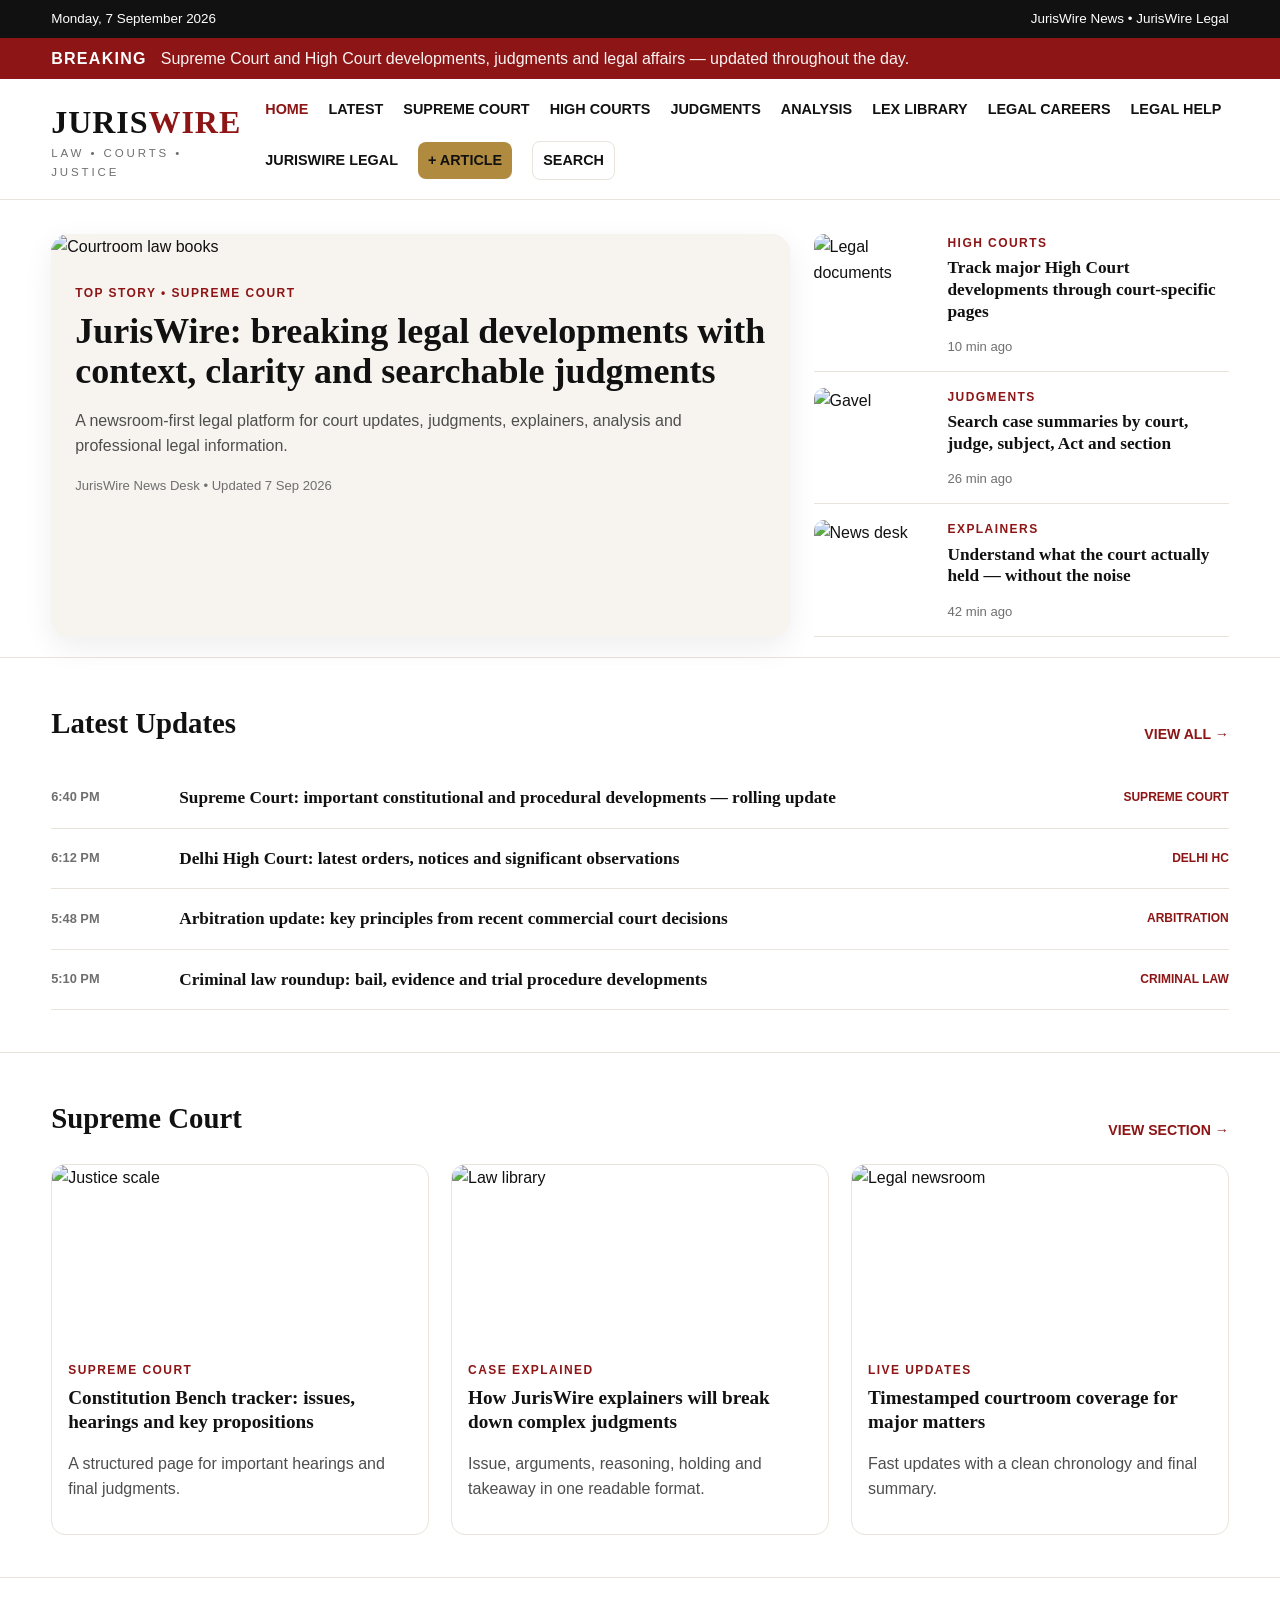
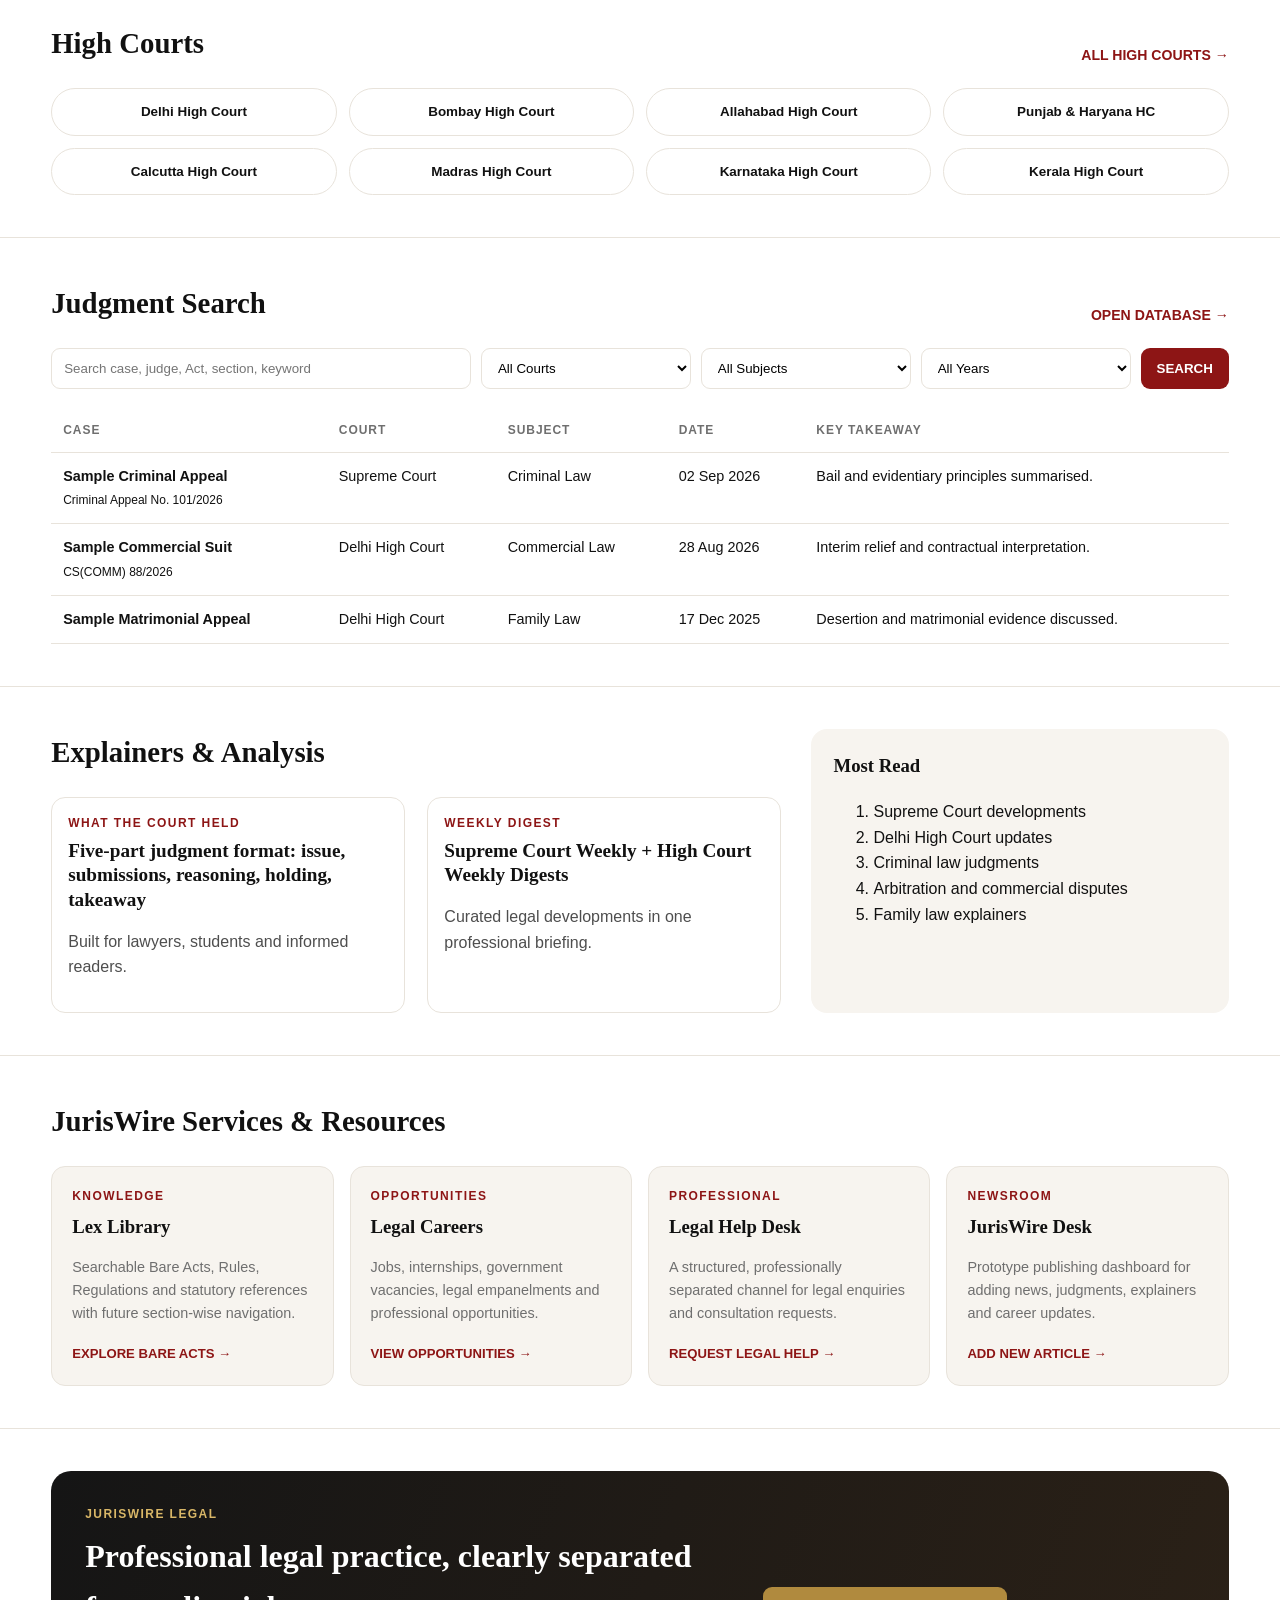
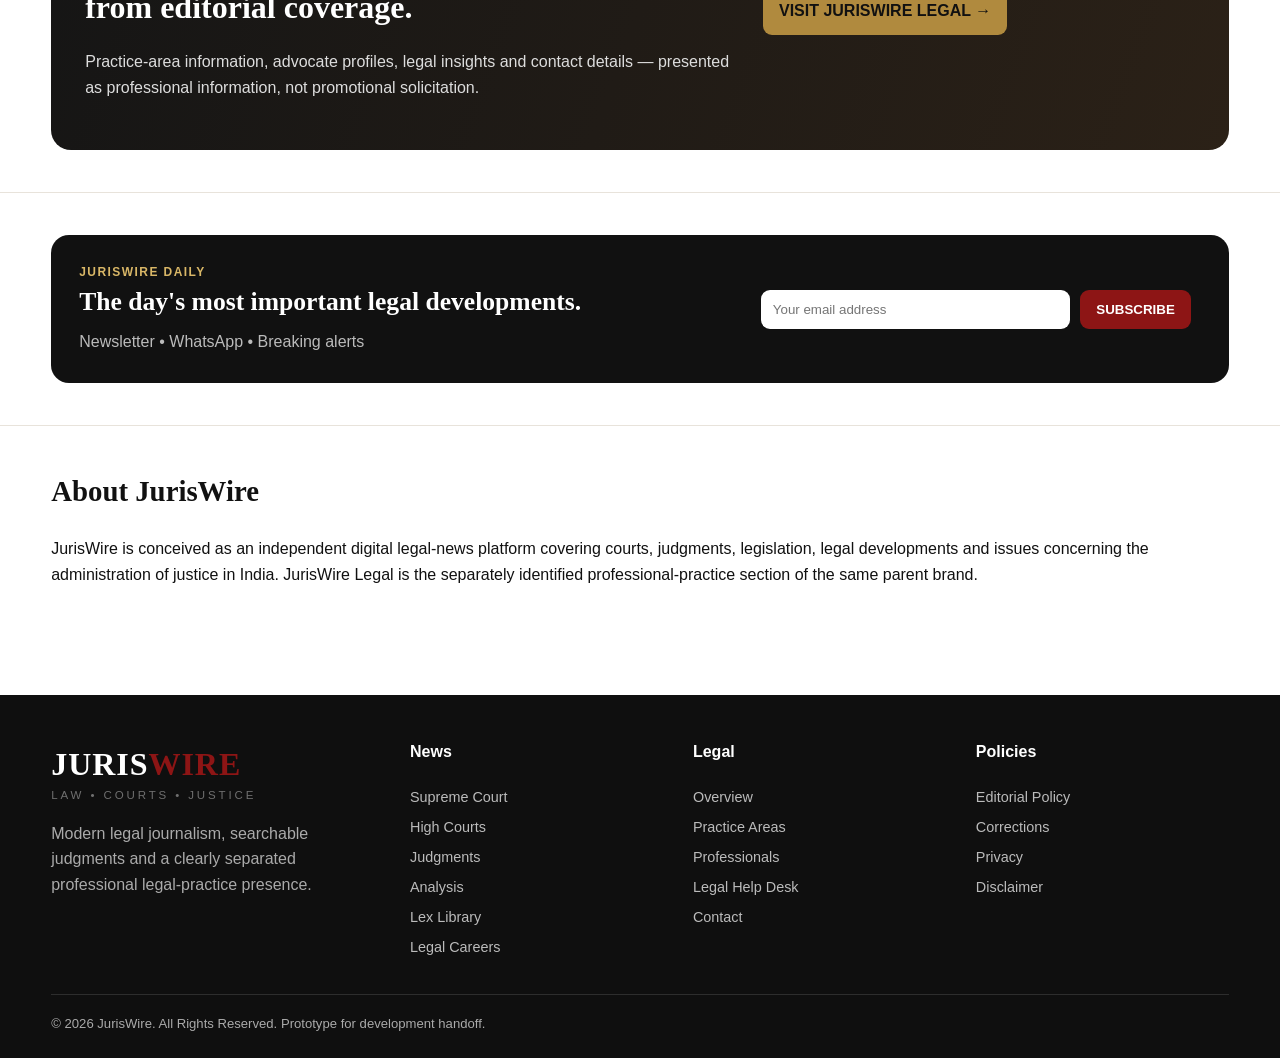
==== index.html @ 3c1d0e1b "Initial JurisWire website" ====
<!doctype html>
<html lang="en"><head><meta charset="utf-8"><meta name="viewport" content="width=device-width,initial-scale=1"><title>JurisWire | Law • Courts • Justice</title><meta name="description" content="JurisWire is a modern Indian legal news and judgments platform covering the Supreme Court, High Courts, law and justice."><link rel="stylesheet" href="styles.css"></head>
<body>
<div class="topbar"><div class="container"><div>Monday, 7 September 2026</div><div>JurisWire News • JurisWire Legal</div></div></div>
<div class="ticker"><div class="container"><strong>BREAKING</strong><span>Supreme Court and High Court developments, judgments and legal affairs — updated throughout the day.</span></div></div>
<header class="site-header"><div class="container brand-row"><div><a href="index.html" class="logo">JURIS<em>WIRE</em></a><div class="tagline">LAW • COURTS • JUSTICE</div></div><button class="mobile-toggle">MENU</button><nav class="nav"><a class="active" href="index.html">HOME</a><a href="#latest">LATEST</a><a href="#supreme">SUPREME COURT</a><a href="#highcourts">HIGH COURTS</a><a href="#judgments">JUDGMENTS</a><a href="#analysis">ANALYSIS</a><a href="statutes.html">LEX LIBRARY</a><a href="careers.html">LEGAL CAREERS</a><a href="consultation.html">LEGAL HELP</a><a href="legal.html">JURISWIRE LEGAL</a><a class="admin-link" href="admin.html">+ ARTICLE</a><a class="search-btn" href="#judgments">SEARCH</a></nav></div></header>
<main>
<section class="hero"><div class="container grid-hero"><article class="lead-card"><img src="https://images.unsplash.com/photo-1589829545856-d10d557cf95f?auto=format&fit=crop&w=1400&q=80" alt="Courtroom law books"><div class="content"><div class="eyebrow">Top Story • Supreme Court</div><h1 class="headline">JurisWire: breaking legal developments with context, clarity and searchable judgments</h1><p class="summary">A newsroom-first legal platform for court updates, judgments, explainers, analysis and professional legal information.</p><div class="meta">JurisWire News Desk • Updated 7 Sep 2026</div></div></article><div class="side-stack"><article class="side-card"><img src="https://images.unsplash.com/photo-1450101499163-c8848c66ca85?auto=format&fit=crop&w=600&q=80" alt="Legal documents"><div><div class="eyebrow">High Courts</div><h3>Track major High Court developments through court-specific pages</h3><div class="meta">10 min ago</div></div></article><article class="side-card"><img src="https://images.unsplash.com/photo-1589391886645-d51941baf7fb?auto=format&fit=crop&w=600&q=80" alt="Gavel"><div><div class="eyebrow">Judgments</div><h3>Search case summaries by court, judge, subject, Act and section</h3><div class="meta">26 min ago</div></div></article><article class="side-card"><img src="https://images.unsplash.com/photo-1528747008803-f9f5cc8f3b9c?auto=format&fit=crop&w=600&q=80" alt="News desk"><div><div class="eyebrow">Explainers</div><h3>Understand what the court actually held — without the noise</h3><div class="meta">42 min ago</div></div></article></div></div></section>
<section id="latest" class="section"><div class="container"><div class="section-title"><h2>Latest Updates</h2><a href="#">VIEW ALL →</a></div><div class="list-feed"><div class="feed-item"><div class="feed-time">6:40 PM</div><h3>Supreme Court: important constitutional and procedural developments — rolling update</h3><div class="feed-tag">SUPREME COURT</div></div><div class="feed-item"><div class="feed-time">6:12 PM</div><h3>Delhi High Court: latest orders, notices and significant observations</h3><div class="feed-tag">DELHI HC</div></div><div class="feed-item"><div class="feed-time">5:48 PM</div><h3>Arbitration update: key principles from recent commercial court decisions</h3><div class="feed-tag">ARBITRATION</div></div><div class="feed-item"><div class="feed-time">5:10 PM</div><h3>Criminal law roundup: bail, evidence and trial procedure developments</h3><div class="feed-tag">CRIMINAL LAW</div></div></div></div></section>
<section id="supreme" class="section"><div class="container"><div class="section-title"><h2>Supreme Court</h2><a href="article.html">VIEW SECTION →</a></div><div class="cards"><article class="card"><img src="https://images.unsplash.com/photo-1575505586569-646b2ca898fc?auto=format&fit=crop&w=900&q=80" alt="Justice scale"><div class="body"><div class="eyebrow">Supreme Court</div><h3>Constitution Bench tracker: issues, hearings and key propositions</h3><p class="summary">A structured page for important hearings and final judgments.</p></div></article><article class="card"><img src="https://images.unsplash.com/photo-1505664194779-8beaceb93744?auto=format&fit=crop&w=900&q=80" alt="Law library"><div class="body"><div class="eyebrow">Case Explained</div><h3>How JurisWire explainers will break down complex judgments</h3><p class="summary">Issue, arguments, reasoning, holding and takeaway in one readable format.</p></div></article><article class="card"><img src="https://images.unsplash.com/photo-1568992687947-868a62a9f521?auto=format&fit=crop&w=900&q=80" alt="Legal newsroom"><div class="body"><div class="eyebrow">Live Updates</div><h3>Timestamped courtroom coverage for major matters</h3><p class="summary">Fast updates with a clean chronology and final summary.</p></div></article></div></div></section>
<section id="highcourts" class="section"><div class="container"><div class="section-title"><h2>High Courts</h2><a href="#">ALL HIGH COURTS →</a></div><div class="court-grid"><a class="court-chip" href="#">Delhi High Court</a><a class="court-chip" href="#">Bombay High Court</a><a class="court-chip" href="#">Allahabad High Court</a><a class="court-chip" href="#">Punjab & Haryana HC</a><a class="court-chip" href="#">Calcutta High Court</a><a class="court-chip" href="#">Madras High Court</a><a class="court-chip" href="#">Karnataka High Court</a><a class="court-chip" href="#">Kerala High Court</a></div></div></section>
<section id="judgments" class="section"><div class="container"><div class="section-title"><h2>Judgment Search</h2><a href="judgment.html">OPEN DATABASE →</a></div><div class="judgment-tools"><input id="jsearch" data-filter placeholder="Search case, judge, Act, section, keyword"><select id="courtFilter" data-filter><option value="">All Courts</option><option>Supreme Court</option><option>Delhi High Court</option></select><select id="subjectFilter" data-filter><option value="">All Subjects</option><option>Criminal Law</option><option>Commercial Law</option><option>Family Law</option></select><select id="yearFilter" data-filter><option value="">All Years</option><option>2026</option><option>2025</option></select><button class="btn">SEARCH</button></div><div style="overflow:auto"><table class="judgment-table"><thead><tr><th>Case</th><th>Court</th><th>Subject</th><th>Date</th><th>Key Takeaway</th></tr></thead><tbody id="judgmentRows"><tr data-court="Supreme Court" data-subject="Criminal Law" data-year="2026"><td><strong>Sample Criminal Appeal</strong><br><small>Criminal Appeal No. 101/2026</small></td><td>Supreme Court</td><td>Criminal Law</td><td>02 Sep 2026</td><td>Bail and evidentiary principles summarised.</td></tr><tr data-court="Delhi High Court" data-subject="Commercial Law" data-year="2026"><td><strong>Sample Commercial Suit</strong><br><small>CS(COMM) 88/2026</small></td><td>Delhi High Court</td><td>Commercial Law</td><td>28 Aug 2026</td><td>Interim relief and contractual interpretation.</td></tr><tr data-court="Delhi High Court" data-subject="Family Law" data-year="2025"><td><strong>Sample Matrimonial Appeal</strong></td><td>Delhi High Court</td><td>Family Law</td><td>17 Dec 2025</td><td>Desertion and matrimonial evidence discussed.</td></tr></tbody></table></div></div></section>
<section id="analysis" class="section"><div class="container split"><div><div class="section-title"><h2>Explainers & Analysis</h2></div><div class="cards" style="grid-template-columns:1fr 1fr"><article class="card"><div class="body"><div class="eyebrow">What The Court Held</div><h3>Five-part judgment format: issue, submissions, reasoning, holding, takeaway</h3><p class="summary">Built for lawyers, students and informed readers.</p></div></article><article class="card"><div class="body"><div class="eyebrow">Weekly Digest</div><h3>Supreme Court Weekly + High Court Weekly Digests</h3><p class="summary">Curated legal developments in one professional briefing.</p></div></article></div></div><aside class="panel"><h3>Most Read</h3><ol><li>Supreme Court developments</li><li>Delhi High Court updates</li><li>Criminal law judgments</li><li>Arbitration and commercial disputes</li><li>Family law explainers</li></ol></aside></div></section>
<section class="section"><div class="container"><div class="section-title"><h2>JurisWire Services & Resources</h2><span></span></div><div class="feature-grid"><article class="feature-tile"><div class="eyebrow">Knowledge</div><h3>Lex Library</h3><p>Searchable Bare Acts, Rules, Regulations and statutory references with future section-wise navigation.</p><a href="statutes.html">EXPLORE BARE ACTS →</a></article><article class="feature-tile"><div class="eyebrow">Opportunities</div><h3>Legal Careers</h3><p>Jobs, internships, government vacancies, legal empanelments and professional opportunities.</p><a href="careers.html">VIEW OPPORTUNITIES →</a></article><article class="feature-tile"><div class="eyebrow">Professional</div><h3>Legal Help Desk</h3><p>A structured, professionally separated channel for legal enquiries and consultation requests.</p><a href="consultation.html">REQUEST LEGAL HELP →</a></article><article class="feature-tile"><div class="eyebrow">Newsroom</div><h3>JurisWire Desk</h3><p>Prototype publishing dashboard for adding news, judgments, explainers and career updates.</p><a href="admin.html">ADD NEW ARTICLE →</a></article></div></div></section>
<section class="section"><div class="container legal-banner"><div><div class="eyebrow" style="color:#d9b767">JurisWire Legal</div><h2>Professional legal practice, clearly separated from editorial coverage.</h2><p>Practice-area information, advocate profiles, legal insights and contact details — presented as professional information, not promotional solicitation.</p></div><div><a class="btn" href="legal.html">VISIT JURISWIRE LEGAL →</a></div></div></section>
<section class="section"><div class="container newsletter"><div><div class="eyebrow" style="color:#d9b767">JurisWire Daily</div><h3>The day's most important legal developments.</h3><p style="margin:6px 0 0;color:#bbb">Newsletter • WhatsApp • Breaking alerts</p></div><form class="demo-form"><input type="email" required placeholder="Your email address"><button class="btn" type="submit">SUBSCRIBE</button><small class="form-msg" style="display:block"></small></form></div></section>
<section id="about" class="section"><div class="container"><div class="section-title"><h2>About JurisWire</h2></div><p>JurisWire is conceived as an independent digital legal-news platform covering courts, judgments, legislation, legal developments and issues concerning the administration of justice in India. JurisWire Legal is the separately identified professional-practice section of the same parent brand.</p></div></section>
</main>
<footer class="footer"><div class="container"><div class="footer-grid"><div><div class="logo" style="color:#fff">JURIS<em>WIRE</em></div><div class="tagline">LAW • COURTS • JUSTICE</div><p style="max-width:420px;color:#aaa">Modern legal journalism, searchable judgments and a clearly separated professional legal-practice presence.</p></div><div><h4>News</h4><a href="#supreme">Supreme Court</a><a href="#highcourts">High Courts</a><a href="#judgments">Judgments</a><a href="#analysis">Analysis</a><a href="statutes.html">Lex Library</a><a href="careers.html">Legal Careers</a></div><div><h4>Legal</h4><a href="legal.html">Overview</a><a href="legal.html#practice">Practice Areas</a><a href="legal.html#professionals">Professionals</a><a href="consultation.html">Legal Help Desk</a><a href="legal.html#contact">Contact</a></div><div><h4>Policies</h4><a href="#">Editorial Policy</a><a href="#">Corrections</a><a href="#">Privacy</a><a href="#">Disclaimer</a></div></div><div class="copyright">© 2026 JurisWire. All Rights Reserved. Prototype for development handoff.</div></div></footer>
<script src="script.js"></script></body></html>
---- styles.css ----
:root {
  --ink:#111111;
  --paper:#ffffff;
  --muted:#6f6f6f;
  --line:#e8e3db;
  --red:#8d1515;
  --gold:#b08a3e;
  --soft:#f7f4ef;
  --deep:#1b1b1b;
  --shadow:0 10px 30px rgba(0,0,0,.07);
}
*{box-sizing:border-box}html{scroll-behavior:smooth}body{margin:0;background:var(--paper);color:var(--ink);font-family:Inter,Arial,sans-serif;line-height:1.6}a{color:inherit;text-decoration:none}img{max-width:100%;display:block}.container{width:min(1180px,92%);margin:auto}.topbar{background:var(--ink);color:#fff;font-size:.84rem}.topbar .container{display:flex;justify-content:space-between;gap:20px;padding:8px 0}.ticker{background:var(--red);color:#fff}.ticker .container{display:flex;gap:14px;align-items:center;padding:8px 0;overflow:hidden;white-space:nowrap}.ticker strong{letter-spacing:.08em}.ticker span{opacity:.95}.site-header{border-bottom:1px solid var(--line);background:#fff;position:sticky;top:0;z-index:50}.brand-row{display:flex;align-items:center;justify-content:space-between;padding:18px 0;gap:24px}.logo{font-family:Georgia,serif;font-size:2rem;font-weight:800;letter-spacing:.03em}.logo em{font-style:normal;color:var(--red)}.tagline{font-size:.72rem;letter-spacing:.25em;color:var(--muted);margin-top:-4px}.nav{display:flex;flex-wrap:wrap;gap:20px;align-items:center;font-size:.9rem;font-weight:700}.nav a:hover,.nav a.active{color:var(--red)}.search-btn{border:1px solid var(--line);padding:7px 10px;border-radius:8px}.hero{padding:34px 0 20px}.grid-hero{display:grid;grid-template-columns:1.6fr .9fr;gap:24px}.lead-card{background:var(--soft);border-radius:18px;overflow:hidden;box-shadow:var(--shadow)}.lead-card .content{padding:24px}.eyebrow{font-size:.75rem;font-weight:800;letter-spacing:.12em;color:var(--red);text-transform:uppercase}.headline{font-family:Georgia,serif;font-size:2.25rem;line-height:1.12;margin:8px 0 12px}.summary{color:#4e4e4e}.meta{font-size:.82rem;color:var(--muted);margin-top:14px}.side-stack{display:grid;gap:16px}.side-card{display:grid;grid-template-columns:120px 1fr;gap:14px;border-bottom:1px solid var(--line);padding-bottom:14px}.side-card img{width:120px;height:90px;object-fit:cover;border-radius:10px}.side-card h3{font-family:Georgia,serif;font-size:1.08rem;line-height:1.25;margin:4px 0}.section{padding:42px 0;border-top:1px solid var(--line)}.section-title{display:flex;justify-content:space-between;align-items:end;gap:20px;margin-bottom:22px}.section-title h2{font-family:Georgia,serif;font-size:1.8rem;margin:0}.section-title a{color:var(--red);font-size:.88rem;font-weight:700}.cards{display:grid;grid-template-columns:repeat(3,1fr);gap:22px}.card{border:1px solid var(--line);border-radius:14px;overflow:hidden;background:#fff;transition:.2s}.card:hover{transform:translateY(-2px);box-shadow:var(--shadow)}.card img{width:100%;height:180px;object-fit:cover}.card .body{padding:16px}.card h3{font-family:Georgia,serif;font-size:1.2rem;line-height:1.28;margin:6px 0 8px}.list-feed{display:grid;gap:0}.feed-item{display:grid;grid-template-columns:110px 1fr 130px;gap:18px;padding:16px 0;border-bottom:1px solid var(--line);align-items:center}.feed-time{font-size:.8rem;color:var(--muted);font-weight:700}.feed-item h3{font-family:Georgia,serif;margin:0;font-size:1.08rem}.feed-tag{font-size:.75rem;color:var(--red);font-weight:800;text-align:right}.split{display:grid;grid-template-columns:1.4fr .8fr;gap:30px}.panel{background:var(--soft);border-radius:16px;padding:22px}.panel h3{font-family:Georgia,serif;margin-top:0}.court-grid{display:grid;grid-template-columns:repeat(4,1fr);gap:12px}.court-chip{border:1px solid var(--line);background:#fff;padding:12px 14px;border-radius:999px;text-align:center;font-size:.84rem;font-weight:700}.court-chip:hover{border-color:var(--gold);color:var(--red)}.judgment-tools{display:grid;grid-template-columns:2fr repeat(3,1fr) auto;gap:10px;margin-bottom:20px}.judgment-tools input,.judgment-tools select{padding:11px 12px;border:1px solid var(--line);border-radius:9px;background:#fff}.btn{display:inline-flex;align-items:center;justify-content:center;border:none;background:var(--red);color:#fff;padding:11px 16px;border-radius:9px;font-weight:800;cursor:pointer}.btn.alt{background:var(--ink)}.judgment-table{width:100%;border-collapse:collapse;font-size:.9rem}.judgment-table th,.judgment-table td{padding:12px;border-bottom:1px solid var(--line);text-align:left;vertical-align:top}.judgment-table th{font-size:.75rem;letter-spacing:.08em;text-transform:uppercase;color:var(--muted)}.legal-banner{background:linear-gradient(110deg,#151515,#2b2117);color:#fff;border-radius:20px;padding:34px;display:grid;grid-template-columns:1.2fr .8fr;gap:30px;align-items:center}.legal-banner h2{font-family:Georgia,serif;font-size:2rem;margin:6px 0 10px}.legal-banner p{color:#ddd}.legal-banner .btn{background:var(--gold);color:#111}.practice-grid{display:grid;grid-template-columns:repeat(3,1fr);gap:16px}.practice{padding:18px;border:1px solid var(--line);border-radius:12px}.practice h4{font-family:Georgia,serif;margin:0 0 6px}.newsletter{background:var(--ink);color:#fff;border-radius:18px;padding:28px;display:flex;justify-content:space-between;align-items:center;gap:30px}.newsletter h3{font-family:Georgia,serif;font-size:1.6rem;margin:0}.newsletter form{display:flex;gap:10px;min-width:min(100%,440px)}.newsletter input{flex:1;padding:12px;border-radius:9px;border:none}.footer{margin-top:50px;background:#0f0f0f;color:#ddd;padding:44px 0 24px}.footer-grid{display:grid;grid-template-columns:1.3fr repeat(3,1fr);gap:30px}.footer h4{color:#fff;margin-top:0}.footer a{display:block;color:#bbb;margin:7px 0;font-size:.9rem}.copyright{border-top:1px solid #2d2d2d;margin-top:28px;padding-top:18px;font-size:.82rem;color:#aaa}.page-hero{background:var(--soft);padding:44px 0;border-bottom:1px solid var(--line)}.page-hero h1{font-family:Georgia,serif;font-size:2.4rem;margin:0}.article-wrap{display:grid;grid-template-columns:minmax(0,1fr) 320px;gap:38px;padding:40px 0}.article h1{font-family:Georgia,serif;font-size:2.7rem;line-height:1.1}.article .dek{font-size:1.15rem;color:#4f4f4f}.article p{font-family:Georgia,serif;font-size:1.05rem}.article blockquote{border-left:4px solid var(--gold);padding:10px 18px;background:var(--soft);font-family:Georgia,serif;font-size:1.15rem}.sidebar .panel{margin-bottom:18px}.legal-hero{background:#161616;color:#fff;padding:64px 0}.legal-hero h1{font-family:Georgia,serif;font-size:3rem;margin:0 0 10px}.legal-hero p{max-width:760px;color:#ddd}.notice{background:#fff6dd;border:1px solid #eed58a;padding:16px;border-radius:10px;font-size:.86rem}.mobile-toggle{display:none;border:1px solid var(--line);background:#fff;padding:8px 10px;border-radius:8px}
@media(max-width:900px){.nav{display:none}.nav.open{display:flex;position:absolute;left:4%;right:4%;top:86px;background:white;padding:18px;border:1px solid var(--line);border-radius:12px;box-shadow:var(--shadow);flex-direction:column;align-items:flex-start}.mobile-toggle{display:block}.grid-hero,.split,.legal-banner,.article-wrap{grid-template-columns:1fr}.cards{grid-template-columns:repeat(2,1fr)}.court-grid{grid-template-columns:repeat(2,1fr)}.judgment-tools{grid-template-columns:1fr 1fr}.judgment-tools input{grid-column:1/-1}.practice-grid{grid-template-columns:repeat(2,1fr)}.footer-grid{grid-template-columns:1fr 1fr}.newsletter{flex-direction:column;align-items:flex-start}.headline{font-size:1.9rem}.article h1{font-size:2.1rem}}
@media(max-width:600px){.topbar .container{font-size:.72rem}.tagline{font-size:.62rem}.cards,.practice-grid,.footer-grid{grid-template-columns:1fr}.feed-item{grid-template-columns:78px 1fr}.feed-tag{display:none}.judgment-tools{grid-template-columns:1fr}.court-grid{grid-template-columns:1fr 1fr}.newsletter form{flex-direction:column;width:100%}.side-card{grid-template-columns:96px 1fr}.side-card img{width:96px;height:76px}.headline{font-size:1.65rem}.page-hero h1{font-size:2rem}.article h1{font-size:1.8rem}.brand-row{padding:14px 0}.logo{font-size:1.7rem}}
/* Expanded JurisWire modules */
.admin-grid,.consultation-grid{display:grid;grid-template-columns:minmax(0,1.4fr) minmax(280px,.6fr);gap:28px;align-items:start}.publish-form label,.consult-form label{display:grid;gap:6px;font-size:.82rem;font-weight:800;color:#4a4a4a;margin-bottom:14px}.publish-form input,.publish-form select,.publish-form textarea,.consult-form input,.consult-form select,.consult-form textarea,.library-search input,.library-search select,.filter-bar input,.filter-bar select{width:100%;padding:12px 13px;border:1px solid var(--line);border-radius:9px;background:#fff;font:inherit}.form-two{display:grid;grid-template-columns:1fr 1fr;gap:14px}.publish-actions{display:flex;justify-content:flex-end;gap:10px}.form-msg{display:block;margin-top:10px;color:var(--red);font-weight:700}.clean-list{padding-left:20px;margin:0}.clean-list li{margin:8px 0}.mini-list{display:grid;gap:10px}.mini-list span,.mini-list a{padding:9px 0;border-bottom:1px solid var(--line);font-size:.9rem}.library-search,.filter-bar{display:grid;grid-template-columns:2fr 1fr;gap:12px;margin-bottom:22px}.resource-grid{display:grid;grid-template-columns:repeat(3,1fr);gap:16px}.resource-card{border:1px solid var(--line);border-radius:14px;padding:18px;background:#fff}.resource-card h3{font-family:Georgia,serif;margin:6px 0 8px;font-size:1.18rem}.resource-card p{color:var(--muted);min-height:48px}.resource-card a{color:var(--red);font-weight:800;font-size:.82rem}.job-list{display:grid;gap:14px}.job-card{display:flex;justify-content:space-between;gap:20px;align-items:center;border:1px solid var(--line);border-radius:14px;padding:18px;background:#fff}.job-card h3{font-family:Georgia,serif;margin:3px 0}.job-card p{margin:0;color:var(--muted)}.feature-grid{display:grid;grid-template-columns:repeat(4,1fr);gap:16px}.feature-tile{border:1px solid var(--line);border-radius:14px;padding:20px;background:var(--soft)}.feature-tile h3{font-family:Georgia,serif;margin:6px 0}.feature-tile p{color:var(--muted);font-size:.9rem}.feature-tile a{color:var(--red);font-weight:800;font-size:.82rem}.admin-link{background:var(--gold);color:#111!important;padding:7px 10px;border-radius:8px}
@media(max-width:900px){.admin-grid,.consultation-grid{grid-template-columns:1fr}.resource-grid{grid-template-columns:repeat(2,1fr)}.feature-grid{grid-template-columns:repeat(2,1fr)}}
@media(max-width:600px){.form-two,.library-search,.filter-bar,.resource-grid,.feature-grid{grid-template-columns:1fr}.job-card{align-items:flex-start;flex-direction:column}.publish-actions{justify-content:stretch;flex-direction:column}.publish-actions .btn{width:100%}}
/* Public Legal Careers board */
.hero-actions{display:flex;gap:10px;flex-wrap:wrap;margin-top:22px}.trust-note{font-size:.82rem;color:var(--muted);font-weight:700}.alt-section{background:var(--soft)}.submission-layout{display:grid;grid-template-columns:minmax(0,1.4fr) minmax(290px,.6fr);gap:28px;align-items:start}.consent-row{display:flex!important;grid-template-columns:none!important;align-items:flex-start;gap:10px!important;font-weight:600!important;line-height:1.45}.consent-row input{width:auto!important;margin-top:3px}.workflow-list{list-style:none;padding:0;margin:0;counter-reset:step}.workflow-list li{counter-increment:step;display:grid;grid-template-columns:34px 1fr;gap:10px;padding:12px 0;border-bottom:1px solid var(--line)}.workflow-list li:before{content:counter(step);display:grid;place-items:center;width:28px;height:28px;border-radius:50%;background:var(--red);color:#fff;font-weight:800;font-size:.8rem}.workflow-list strong,.workflow-list span{grid-column:2}.workflow-list strong{margin-top:-30px}.workflow-list span{color:var(--muted);font-size:.88rem}.job-meta{display:flex;gap:8px;flex-wrap:wrap;margin-top:9px}.job-meta span{font-size:.74rem;background:var(--soft);border:1px solid var(--line);padding:4px 8px;border-radius:999px;color:#555}.dynamic-listings{margin-top:14px}.moderation-grid{display:grid;grid-template-columns:1fr 1fr;gap:22px}.moderation-list{display:grid;gap:12px}.moderation-card{border:1px solid var(--line);border-radius:12px;padding:14px;background:#fff}.moderation-card h4{font-family:Georgia,serif;margin:4px 0}.moderation-card p{margin:4px 0;color:var(--muted);font-size:.88rem}.moderation-actions{display:flex;gap:8px;flex-wrap:wrap;margin-top:12px}.btn.small{padding:8px 11px;font-size:.78rem}.btn.danger{background:#666}.status-pill{display:inline-flex;padding:4px 8px;border-radius:999px;background:#eee;font-size:.72rem;font-weight:800}.status-pill.approved{background:#e8f4e8;color:#276227}.status-pill.pending{background:#fff5d6;color:#775a00}.status-pill.rejected{background:#f6e5e5;color:#7c2222}
@media(max-width:900px){.submission-layout,.moderation-grid{grid-template-columns:1fr}}
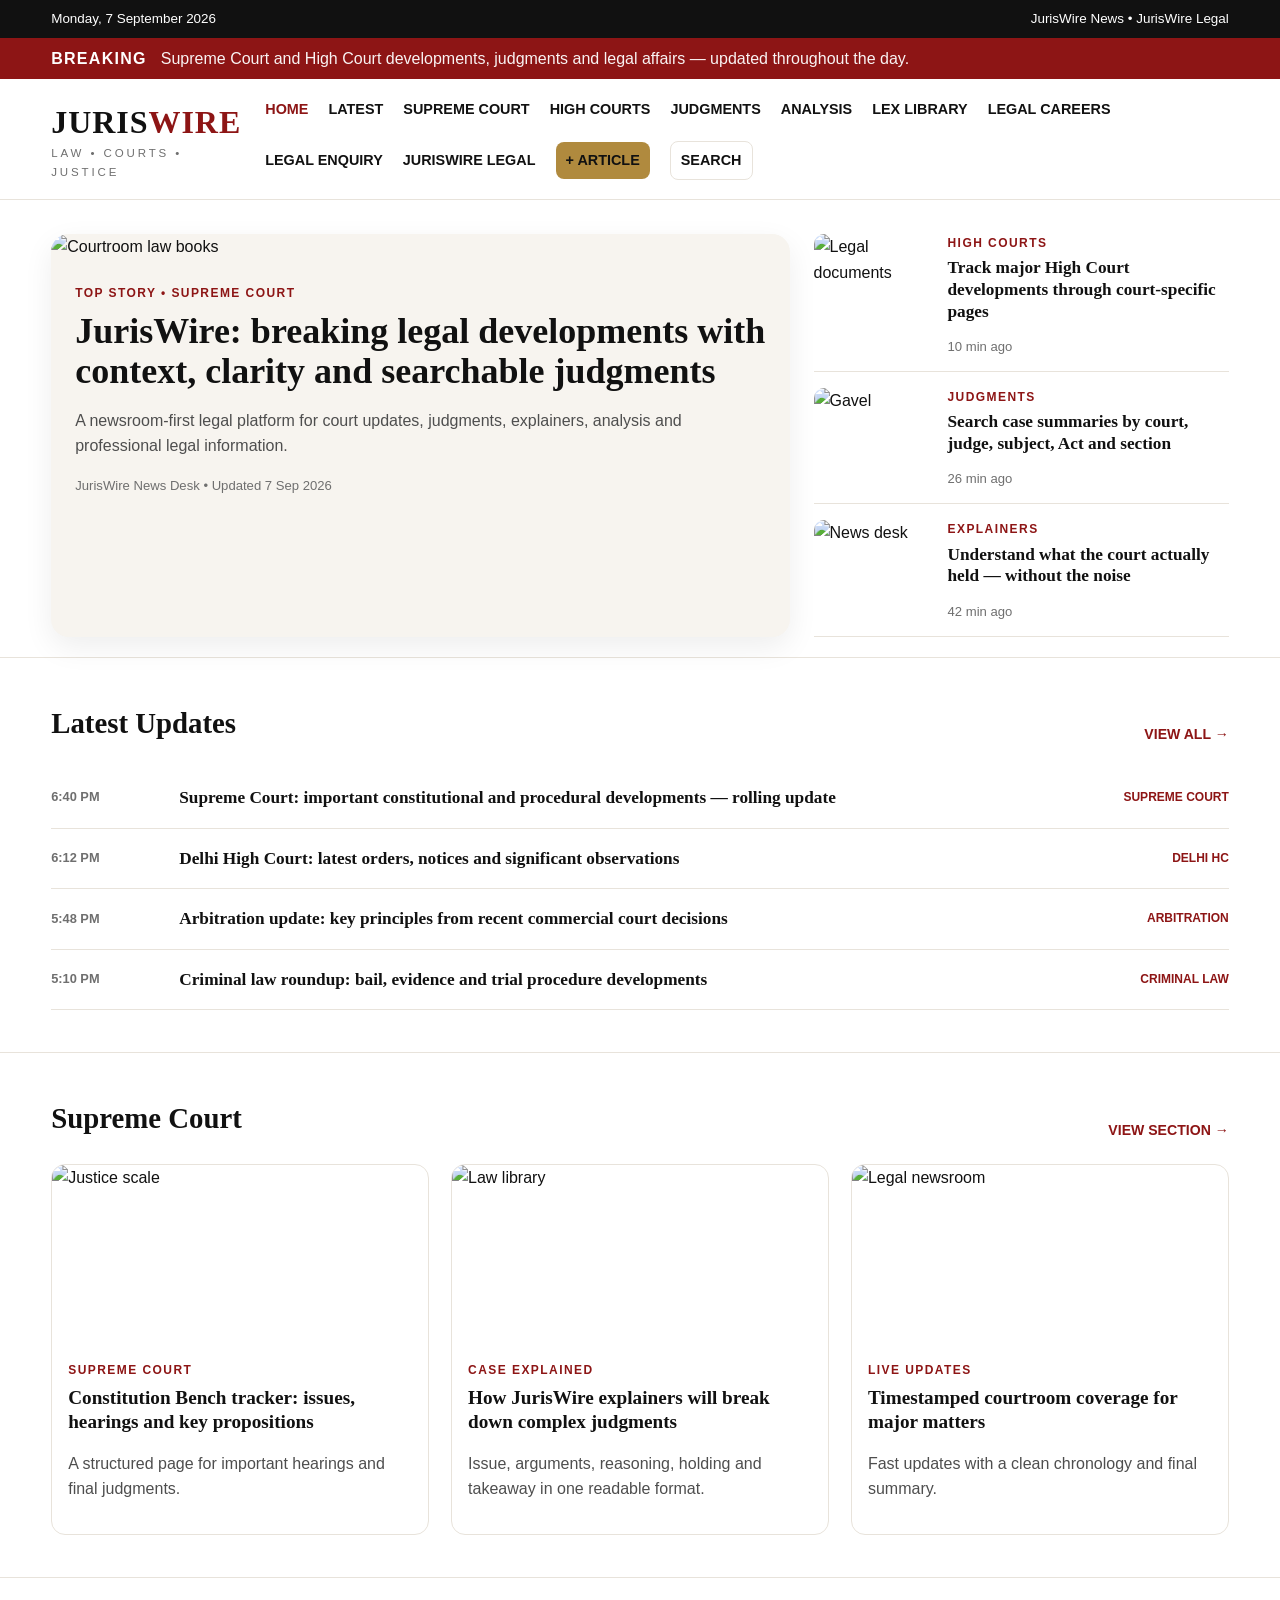
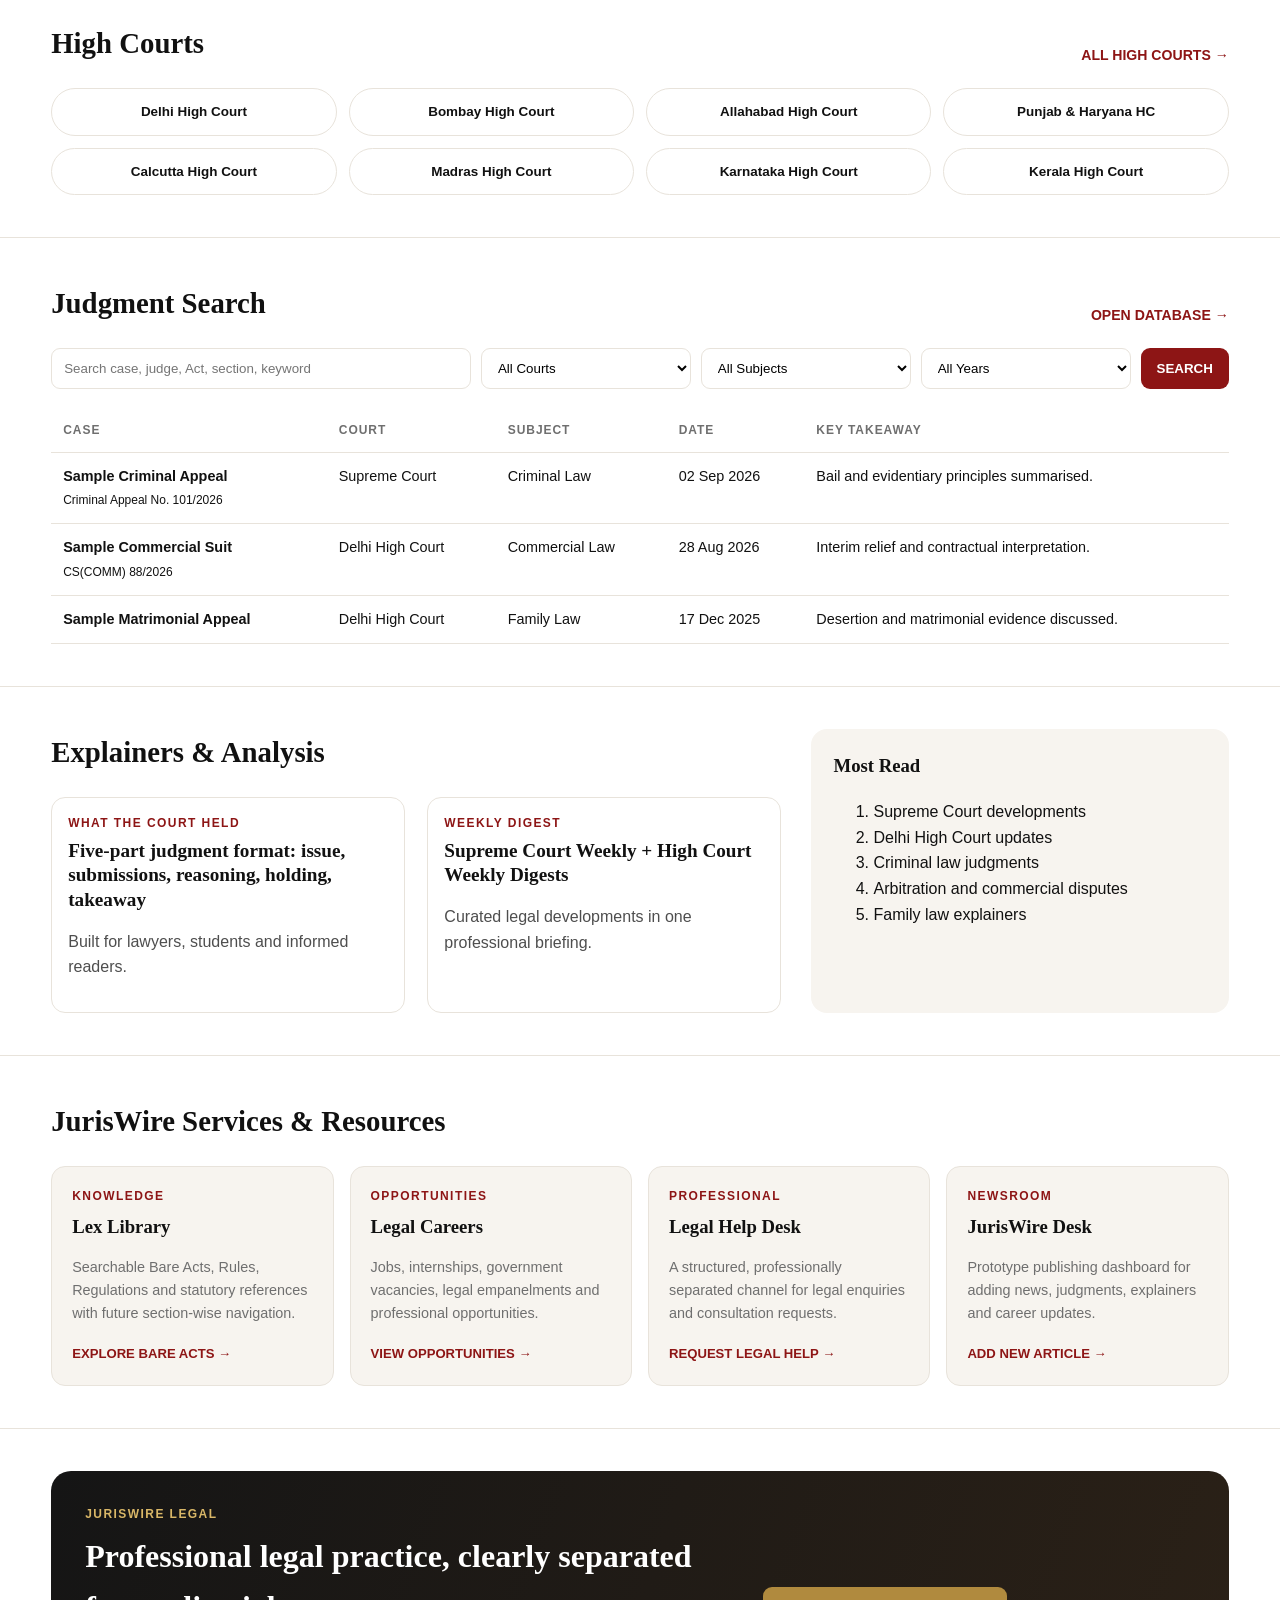
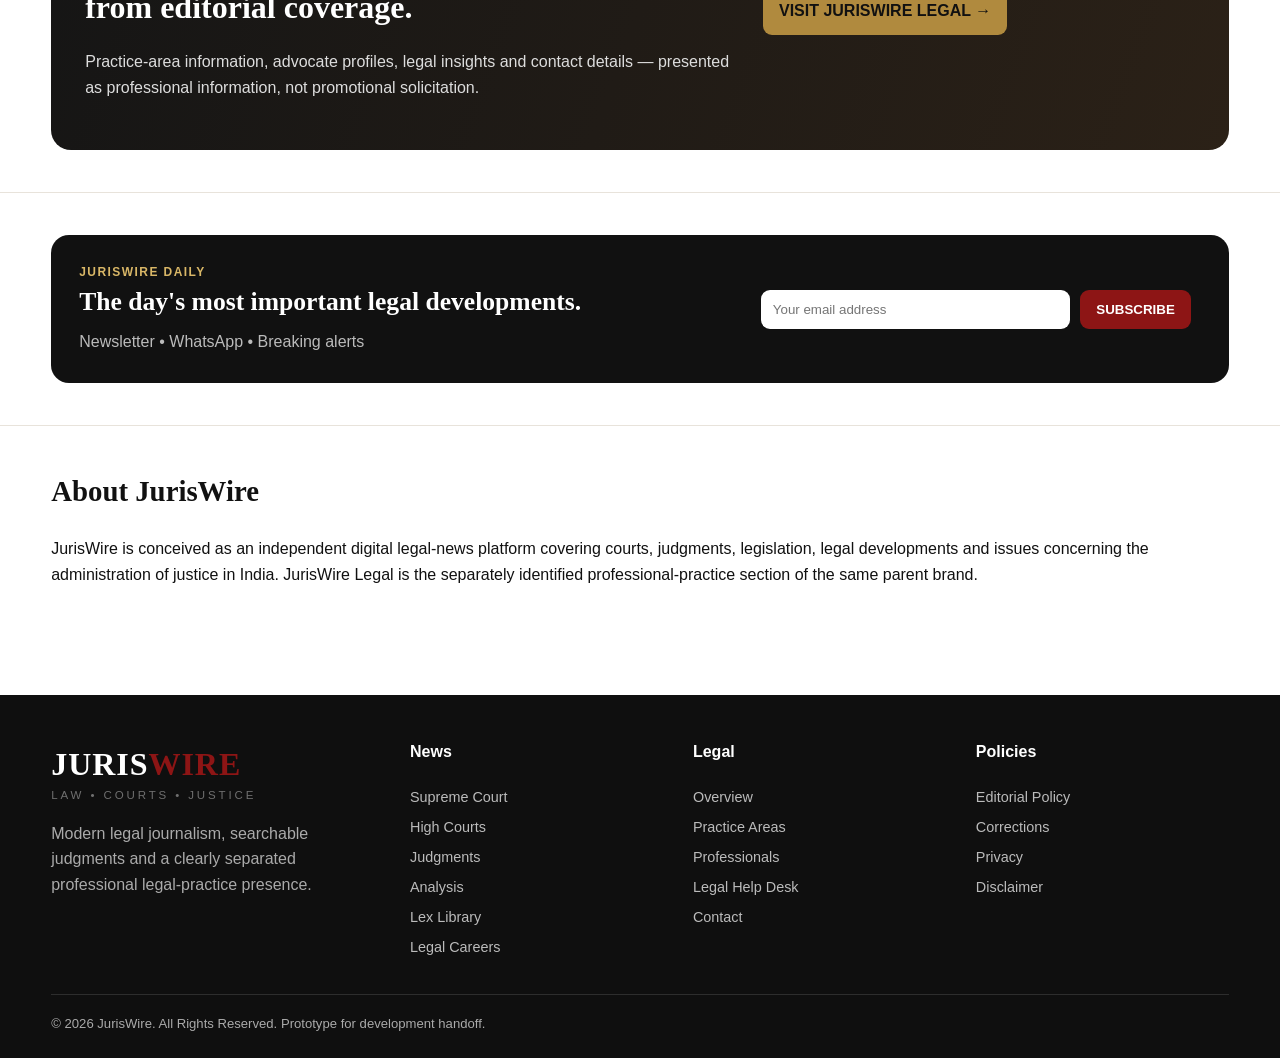
==== commit ff17ae7b: "Update index.html" ====
--- a/index.html
+++ b/index.html
@@ -3,7 +3,7 @@
 <body>
 <div class="topbar"><div class="container"><div>Monday, 7 September 2026</div><div>JurisWire News • JurisWire Legal</div></div></div>
 <div class="ticker"><div class="container"><strong>BREAKING</strong><span>Supreme Court and High Court developments, judgments and legal affairs — updated throughout the day.</span></div></div>
-<header class="site-header"><div class="container brand-row"><div><a href="index.html" class="logo">JURIS<em>WIRE</em></a><div class="tagline">LAW • COURTS • JUSTICE</div></div><button class="mobile-toggle">MENU</button><nav class="nav"><a class="active" href="index.html">HOME</a><a href="#latest">LATEST</a><a href="#supreme">SUPREME COURT</a><a href="#highcourts">HIGH COURTS</a><a href="#judgments">JUDGMENTS</a><a href="#analysis">ANALYSIS</a><a href="statutes.html">LEX LIBRARY</a><a href="careers.html">LEGAL CAREERS</a><a href="consultation.html">LEGAL HELP</a><a href="legal.html">JURISWIRE LEGAL</a><a class="admin-link" href="admin.html">+ ARTICLE</a><a class="search-btn" href="#judgments">SEARCH</a></nav></div></header>
+<header class="site-header"><div class="container brand-row"><div><a href="index.html" class="logo">JURIS<em>WIRE</em></a><div class="tagline">LAW • COURTS • JUSTICE</div></div><button class="mobile-toggle">MENU</button><nav class="nav"><a class="active" href="index.html">HOME</a><a href="#latest">LATEST</a><a href="#supreme">SUPREME COURT</a><a href="#highcourts">HIGH COURTS</a><a href="#judgments">JUDGMENTS</a><a href="#analysis">ANALYSIS</a><a href="statutes.html">LEX LIBRARY</a><a href="careers.html">LEGAL CAREERS</a><a href="consultation.html">LEGAL ENQUIRY</a><a href="legal.html">JURISWIRE LEGAL</a><a class="admin-link" href="admin.html">+ ARTICLE</a><a class="search-btn" href="#judgments">SEARCH</a></nav></div></header>
 <main>
 <section class="hero"><div class="container grid-hero"><article class="lead-card"><img src="https://images.unsplash.com/photo-1589829545856-d10d557cf95f?auto=format&fit=crop&w=1400&q=80" alt="Courtroom law books"><div class="content"><div class="eyebrow">Top Story • Supreme Court</div><h1 class="headline">JurisWire: breaking legal developments with context, clarity and searchable judgments</h1><p class="summary">A newsroom-first legal platform for court updates, judgments, explainers, analysis and professional legal information.</p><div class="meta">JurisWire News Desk • Updated 7 Sep 2026</div></div></article><div class="side-stack"><article class="side-card"><img src="https://images.unsplash.com/photo-1450101499163-c8848c66ca85?auto=format&fit=crop&w=600&q=80" alt="Legal documents"><div><div class="eyebrow">High Courts</div><h3>Track major High Court developments through court-specific pages</h3><div class="meta">10 min ago</div></div></article><article class="side-card"><img src="https://images.unsplash.com/photo-1589391886645-d51941baf7fb?auto=format&fit=crop&w=600&q=80" alt="Gavel"><div><div class="eyebrow">Judgments</div><h3>Search case summaries by court, judge, subject, Act and section</h3><div class="meta">26 min ago</div></div></article><article class="side-card"><img src="https://images.unsplash.com/photo-1528747008803-f9f5cc8f3b9c?auto=format&fit=crop&w=600&q=80" alt="News desk"><div><div class="eyebrow">Explainers</div><h3>Understand what the court actually held — without the noise</h3><div class="meta">42 min ago</div></div></article></div></div></section>
 <section id="latest" class="section"><div class="container"><div class="section-title"><h2>Latest Updates</h2><a href="#">VIEW ALL →</a></div><div class="list-feed"><div class="feed-item"><div class="feed-time">6:40 PM</div><h3>Supreme Court: important constitutional and procedural developments — rolling update</h3><div class="feed-tag">SUPREME COURT</div></div><div class="feed-item"><div class="feed-time">6:12 PM</div><h3>Delhi High Court: latest orders, notices and significant observations</h3><div class="feed-tag">DELHI HC</div></div><div class="feed-item"><div class="feed-time">5:48 PM</div><h3>Arbitration update: key principles from recent commercial court decisions</h3><div class="feed-tag">ARBITRATION</div></div><div class="feed-item"><div class="feed-time">5:10 PM</div><h3>Criminal law roundup: bail, evidence and trial procedure developments</h3><div class="feed-tag">CRIMINAL LAW</div></div></div></div></section>
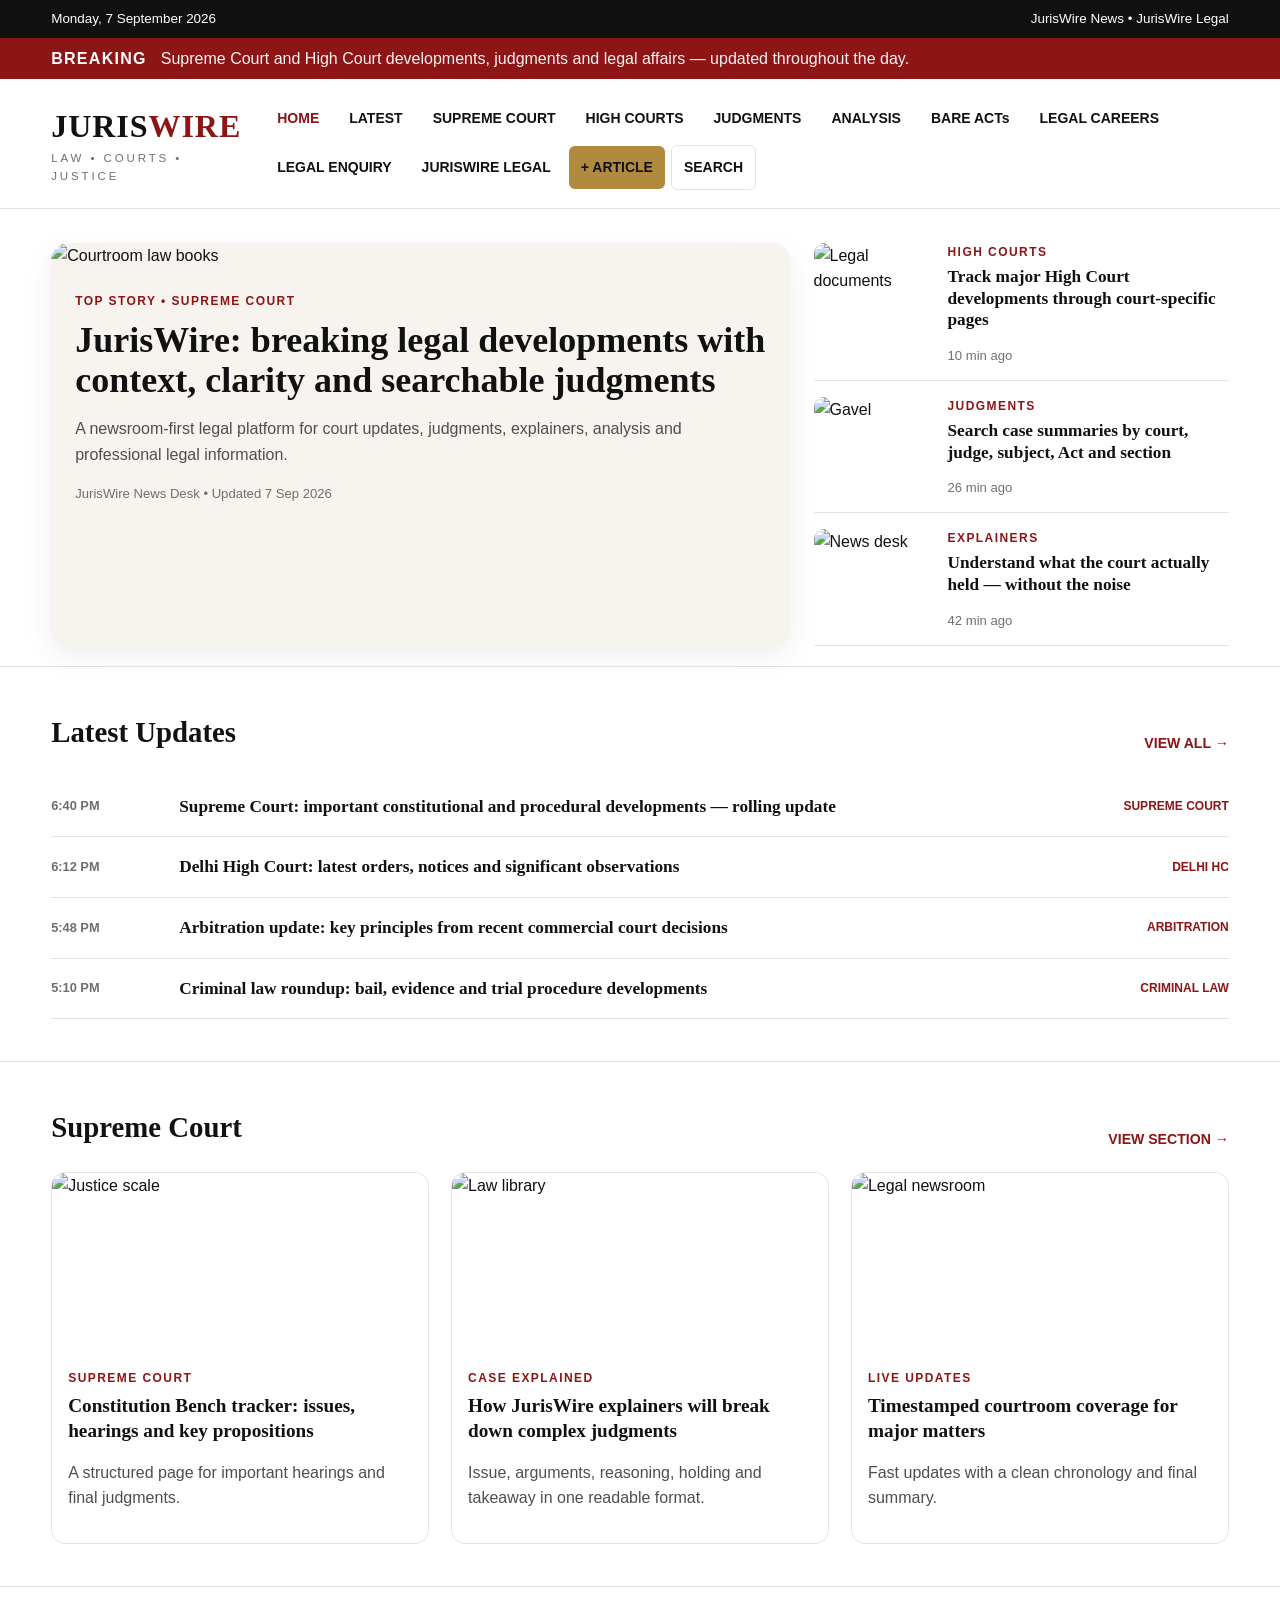
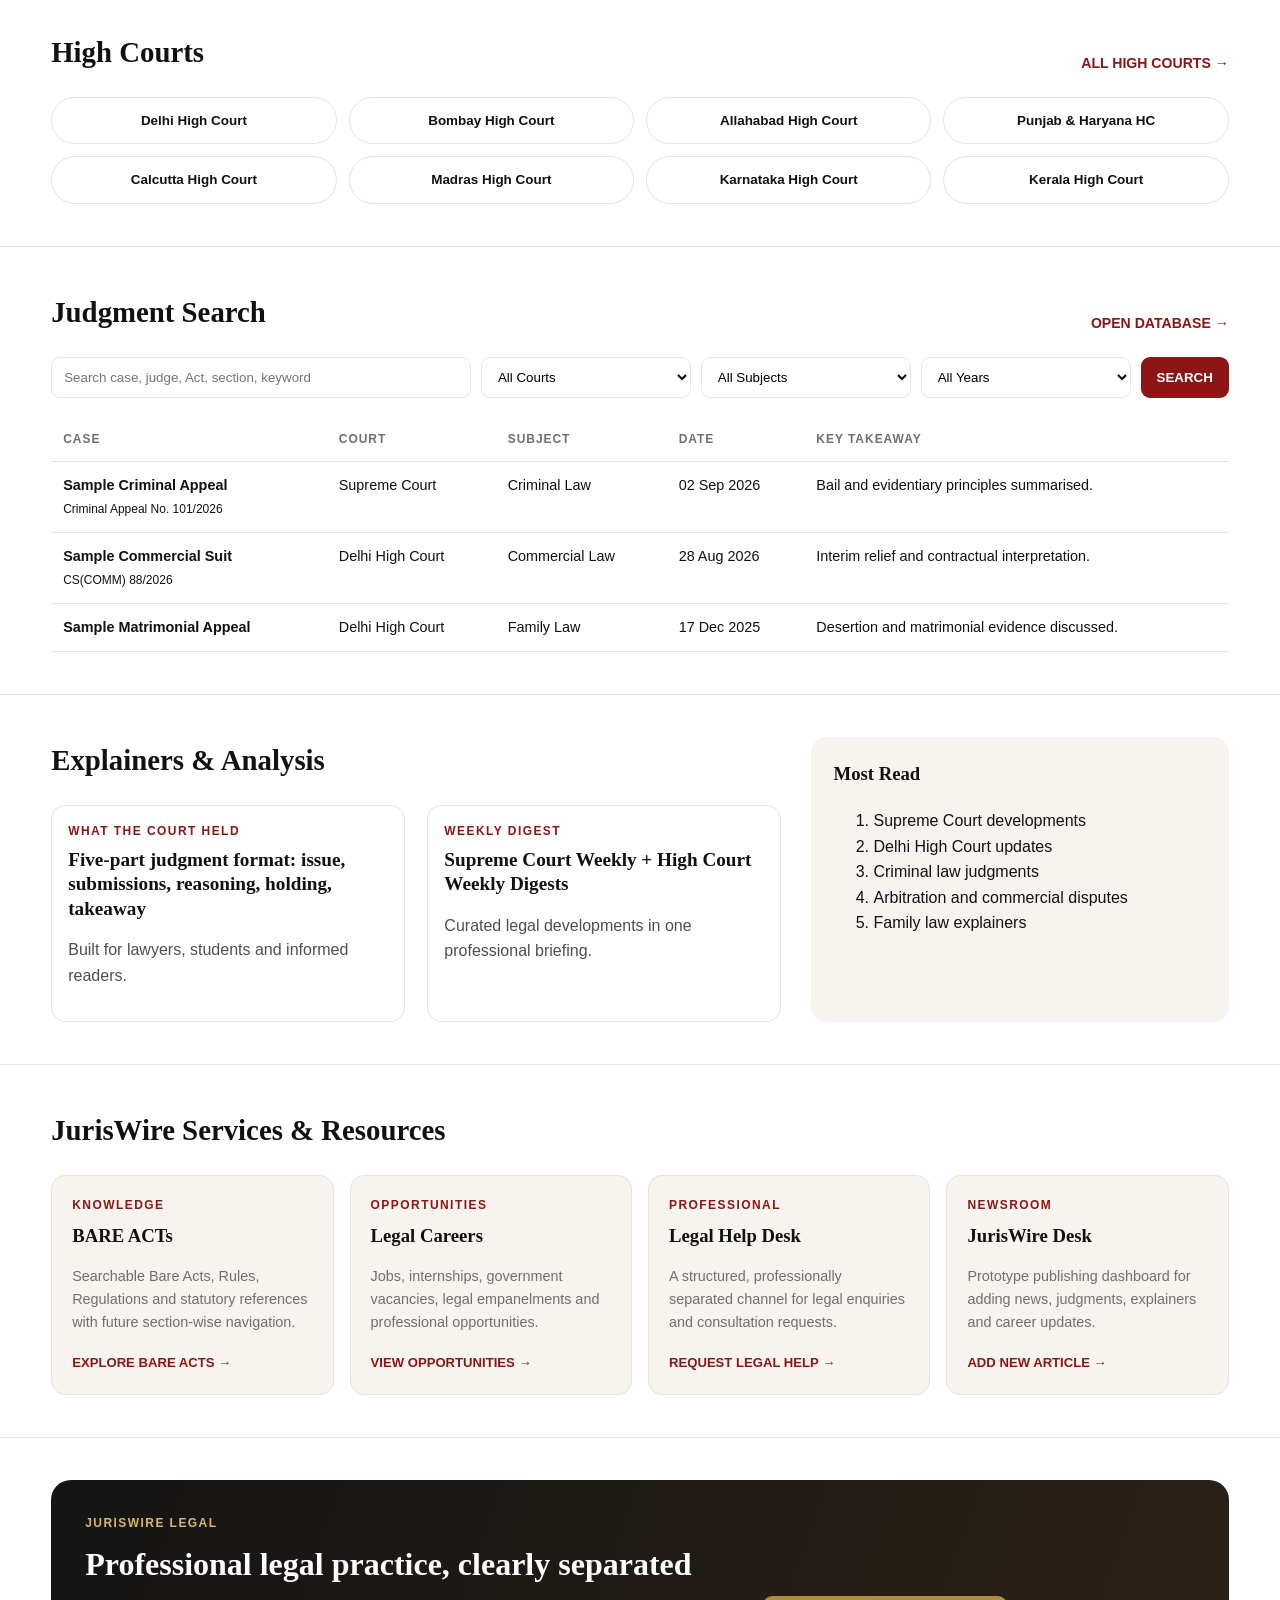
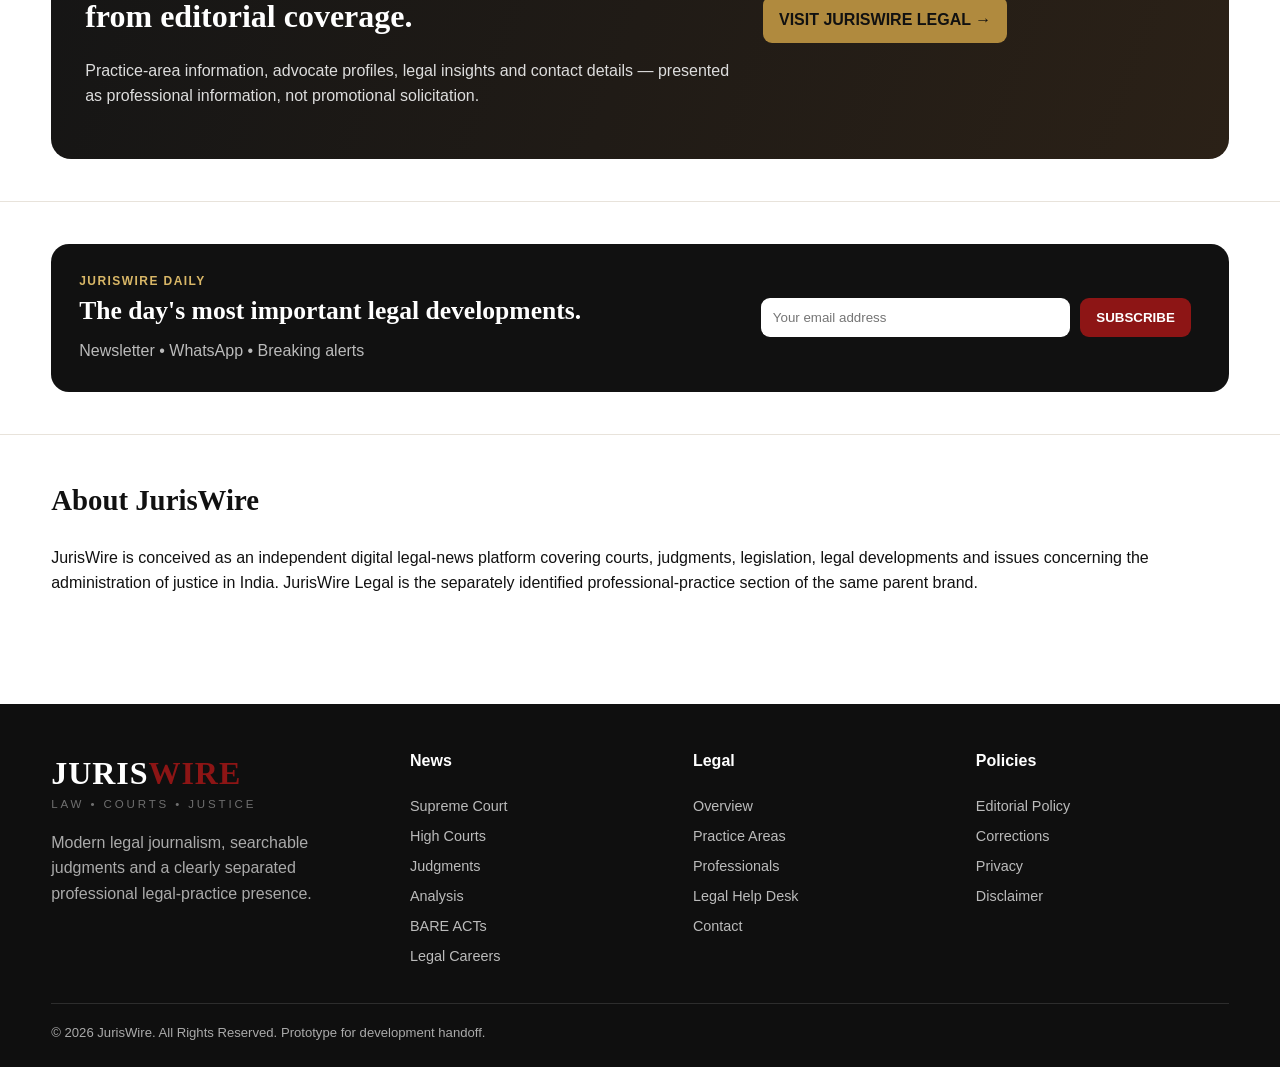
==== commit 2f5af5a5: "Rename Lex Library to Bare Acts" ====
--- a/index.html
+++ b/index.html
@@ -3,7 +3,7 @@
 <body>
 <div class="topbar"><div class="container"><div>Monday, 7 September 2026</div><div>JurisWire News • JurisWire Legal</div></div></div>
 <div class="ticker"><div class="container"><strong>BREAKING</strong><span>Supreme Court and High Court developments, judgments and legal affairs — updated throughout the day.</span></div></div>
-<header class="site-header"><div class="container brand-row"><div><a href="index.html" class="logo">JURIS<em>WIRE</em></a><div class="tagline">LAW • COURTS • JUSTICE</div></div><button class="mobile-toggle">MENU</button><nav class="nav"><a class="active" href="index.html">HOME</a><a href="#latest">LATEST</a><a href="#supreme">SUPREME COURT</a><a href="#highcourts">HIGH COURTS</a><a href="#judgments">JUDGMENTS</a><a href="#analysis">ANALYSIS</a><a href="statutes.html">LEX LIBRARY</a><a href="careers.html">LEGAL CAREERS</a><a href="consultation.html">LEGAL ENQUIRY</a><a href="legal.html">JURISWIRE LEGAL</a><a class="admin-link" href="admin.html">+ ARTICLE</a><a class="search-btn" href="#judgments">SEARCH</a></nav></div></header>
+<header class="site-header"><div class="container brand-row"><div><a href="index.html" class="logo">JURIS<em>WIRE</em></a><div class="tagline">LAW • COURTS • JUSTICE</div></div><button class="mobile-toggle">MENU</button><nav class="nav"><a class="active" href="index.html">HOME</a><a href="#latest">LATEST</a><a href="#supreme">SUPREME COURT</a><a href="#highcourts">HIGH COURTS</a><a href="#judgments">JUDGMENTS</a><a href="#analysis">ANALYSIS</a><a href="statutes.html">BARE ACTs</a><a href="careers.html">LEGAL CAREERS</a><a href="consultation.html">LEGAL ENQUIRY</a><a href="legal.html">JURISWIRE LEGAL</a><a class="admin-link" href="admin.html">+ ARTICLE</a><a class="search-btn" href="#judgments">SEARCH</a></nav></div></header>
 <main>
 <section class="hero"><div class="container grid-hero"><article class="lead-card"><img src="https://images.unsplash.com/photo-1589829545856-d10d557cf95f?auto=format&fit=crop&w=1400&q=80" alt="Courtroom law books"><div class="content"><div class="eyebrow">Top Story • Supreme Court</div><h1 class="headline">JurisWire: breaking legal developments with context, clarity and searchable judgments</h1><p class="summary">A newsroom-first legal platform for court updates, judgments, explainers, analysis and professional legal information.</p><div class="meta">JurisWire News Desk • Updated 7 Sep 2026</div></div></article><div class="side-stack"><article class="side-card"><img src="https://images.unsplash.com/photo-1450101499163-c8848c66ca85?auto=format&fit=crop&w=600&q=80" alt="Legal documents"><div><div class="eyebrow">High Courts</div><h3>Track major High Court developments through court-specific pages</h3><div class="meta">10 min ago</div></div></article><article class="side-card"><img src="https://images.unsplash.com/photo-1589391886645-d51941baf7fb?auto=format&fit=crop&w=600&q=80" alt="Gavel"><div><div class="eyebrow">Judgments</div><h3>Search case summaries by court, judge, subject, Act and section</h3><div class="meta">26 min ago</div></div></article><article class="side-card"><img src="https://images.unsplash.com/photo-1528747008803-f9f5cc8f3b9c?auto=format&fit=crop&w=600&q=80" alt="News desk"><div><div class="eyebrow">Explainers</div><h3>Understand what the court actually held — without the noise</h3><div class="meta">42 min ago</div></div></article></div></div></section>
 <section id="latest" class="section"><div class="container"><div class="section-title"><h2>Latest Updates</h2><a href="#">VIEW ALL →</a></div><div class="list-feed"><div class="feed-item"><div class="feed-time">6:40 PM</div><h3>Supreme Court: important constitutional and procedural developments — rolling update</h3><div class="feed-tag">SUPREME COURT</div></div><div class="feed-item"><div class="feed-time">6:12 PM</div><h3>Delhi High Court: latest orders, notices and significant observations</h3><div class="feed-tag">DELHI HC</div></div><div class="feed-item"><div class="feed-time">5:48 PM</div><h3>Arbitration update: key principles from recent commercial court decisions</h3><div class="feed-tag">ARBITRATION</div></div><div class="feed-item"><div class="feed-time">5:10 PM</div><h3>Criminal law roundup: bail, evidence and trial procedure developments</h3><div class="feed-tag">CRIMINAL LAW</div></div></div></div></section>
@@ -11,10 +11,10 @@
 <section id="highcourts" class="section"><div class="container"><div class="section-title"><h2>High Courts</h2><a href="#">ALL HIGH COURTS →</a></div><div class="court-grid"><a class="court-chip" href="#">Delhi High Court</a><a class="court-chip" href="#">Bombay High Court</a><a class="court-chip" href="#">Allahabad High Court</a><a class="court-chip" href="#">Punjab & Haryana HC</a><a class="court-chip" href="#">Calcutta High Court</a><a class="court-chip" href="#">Madras High Court</a><a class="court-chip" href="#">Karnataka High Court</a><a class="court-chip" href="#">Kerala High Court</a></div></div></section>
 <section id="judgments" class="section"><div class="container"><div class="section-title"><h2>Judgment Search</h2><a href="judgment.html">OPEN DATABASE →</a></div><div class="judgment-tools"><input id="jsearch" data-filter placeholder="Search case, judge, Act, section, keyword"><select id="courtFilter" data-filter><option value="">All Courts</option><option>Supreme Court</option><option>Delhi High Court</option></select><select id="subjectFilter" data-filter><option value="">All Subjects</option><option>Criminal Law</option><option>Commercial Law</option><option>Family Law</option></select><select id="yearFilter" data-filter><option value="">All Years</option><option>2026</option><option>2025</option></select><button class="btn">SEARCH</button></div><div style="overflow:auto"><table class="judgment-table"><thead><tr><th>Case</th><th>Court</th><th>Subject</th><th>Date</th><th>Key Takeaway</th></tr></thead><tbody id="judgmentRows"><tr data-court="Supreme Court" data-subject="Criminal Law" data-year="2026"><td><strong>Sample Criminal Appeal</strong><br><small>Criminal Appeal No. 101/2026</small></td><td>Supreme Court</td><td>Criminal Law</td><td>02 Sep 2026</td><td>Bail and evidentiary principles summarised.</td></tr><tr data-court="Delhi High Court" data-subject="Commercial Law" data-year="2026"><td><strong>Sample Commercial Suit</strong><br><small>CS(COMM) 88/2026</small></td><td>Delhi High Court</td><td>Commercial Law</td><td>28 Aug 2026</td><td>Interim relief and contractual interpretation.</td></tr><tr data-court="Delhi High Court" data-subject="Family Law" data-year="2025"><td><strong>Sample Matrimonial Appeal</strong></td><td>Delhi High Court</td><td>Family Law</td><td>17 Dec 2025</td><td>Desertion and matrimonial evidence discussed.</td></tr></tbody></table></div></div></section>
 <section id="analysis" class="section"><div class="container split"><div><div class="section-title"><h2>Explainers & Analysis</h2></div><div class="cards" style="grid-template-columns:1fr 1fr"><article class="card"><div class="body"><div class="eyebrow">What The Court Held</div><h3>Five-part judgment format: issue, submissions, reasoning, holding, takeaway</h3><p class="summary">Built for lawyers, students and informed readers.</p></div></article><article class="card"><div class="body"><div class="eyebrow">Weekly Digest</div><h3>Supreme Court Weekly + High Court Weekly Digests</h3><p class="summary">Curated legal developments in one professional briefing.</p></div></article></div></div><aside class="panel"><h3>Most Read</h3><ol><li>Supreme Court developments</li><li>Delhi High Court updates</li><li>Criminal law judgments</li><li>Arbitration and commercial disputes</li><li>Family law explainers</li></ol></aside></div></section>
-<section class="section"><div class="container"><div class="section-title"><h2>JurisWire Services & Resources</h2><span></span></div><div class="feature-grid"><article class="feature-tile"><div class="eyebrow">Knowledge</div><h3>Lex Library</h3><p>Searchable Bare Acts, Rules, Regulations and statutory references with future section-wise navigation.</p><a href="statutes.html">EXPLORE BARE ACTS →</a></article><article class="feature-tile"><div class="eyebrow">Opportunities</div><h3>Legal Careers</h3><p>Jobs, internships, government vacancies, legal empanelments and professional opportunities.</p><a href="careers.html">VIEW OPPORTUNITIES →</a></article><article class="feature-tile"><div class="eyebrow">Professional</div><h3>Legal Help Desk</h3><p>A structured, professionally separated channel for legal enquiries and consultation requests.</p><a href="consultation.html">REQUEST LEGAL HELP →</a></article><article class="feature-tile"><div class="eyebrow">Newsroom</div><h3>JurisWire Desk</h3><p>Prototype publishing dashboard for adding news, judgments, explainers and career updates.</p><a href="admin.html">ADD NEW ARTICLE →</a></article></div></div></section>
+<section class="section"><div class="container"><div class="section-title"><h2>JurisWire Services & Resources</h2><span></span></div><div class="feature-grid"><article class="feature-tile"><div class="eyebrow">Knowledge</div><h3>BARE ACTs</h3><p>Searchable Bare Acts, Rules, Regulations and statutory references with future section-wise navigation.</p><a href="statutes.html">EXPLORE BARE ACTS →</a></article><article class="feature-tile"><div class="eyebrow">Opportunities</div><h3>Legal Careers</h3><p>Jobs, internships, government vacancies, legal empanelments and professional opportunities.</p><a href="careers.html">VIEW OPPORTUNITIES →</a></article><article class="feature-tile"><div class="eyebrow">Professional</div><h3>Legal Help Desk</h3><p>A structured, professionally separated channel for legal enquiries and consultation requests.</p><a href="consultation.html">REQUEST LEGAL HELP →</a></article><article class="feature-tile"><div class="eyebrow">Newsroom</div><h3>JurisWire Desk</h3><p>Prototype publishing dashboard for adding news, judgments, explainers and career updates.</p><a href="admin.html">ADD NEW ARTICLE →</a></article></div></div></section>
 <section class="section"><div class="container legal-banner"><div><div class="eyebrow" style="color:#d9b767">JurisWire Legal</div><h2>Professional legal practice, clearly separated from editorial coverage.</h2><p>Practice-area information, advocate profiles, legal insights and contact details — presented as professional information, not promotional solicitation.</p></div><div><a class="btn" href="legal.html">VISIT JURISWIRE LEGAL →</a></div></div></section>
 <section class="section"><div class="container newsletter"><div><div class="eyebrow" style="color:#d9b767">JurisWire Daily</div><h3>The day's most important legal developments.</h3><p style="margin:6px 0 0;color:#bbb">Newsletter • WhatsApp • Breaking alerts</p></div><form class="demo-form"><input type="email" required placeholder="Your email address"><button class="btn" type="submit">SUBSCRIBE</button><small class="form-msg" style="display:block"></small></form></div></section>
 <section id="about" class="section"><div class="container"><div class="section-title"><h2>About JurisWire</h2></div><p>JurisWire is conceived as an independent digital legal-news platform covering courts, judgments, legislation, legal developments and issues concerning the administration of justice in India. JurisWire Legal is the separately identified professional-practice section of the same parent brand.</p></div></section>
 </main>
-<footer class="footer"><div class="container"><div class="footer-grid"><div><div class="logo" style="color:#fff">JURIS<em>WIRE</em></div><div class="tagline">LAW • COURTS • JUSTICE</div><p style="max-width:420px;color:#aaa">Modern legal journalism, searchable judgments and a clearly separated professional legal-practice presence.</p></div><div><h4>News</h4><a href="#supreme">Supreme Court</a><a href="#highcourts">High Courts</a><a href="#judgments">Judgments</a><a href="#analysis">Analysis</a><a href="statutes.html">Lex Library</a><a href="careers.html">Legal Careers</a></div><div><h4>Legal</h4><a href="legal.html">Overview</a><a href="legal.html#practice">Practice Areas</a><a href="legal.html#professionals">Professionals</a><a href="consultation.html">Legal Help Desk</a><a href="legal.html#contact">Contact</a></div><div><h4>Policies</h4><a href="#">Editorial Policy</a><a href="#">Corrections</a><a href="#">Privacy</a><a href="#">Disclaimer</a></div></div><div class="copyright">© 2026 JurisWire. All Rights Reserved. Prototype for development handoff.</div></div></footer>
+<footer class="footer"><div class="container"><div class="footer-grid"><div><div class="logo" style="color:#fff">JURIS<em>WIRE</em></div><div class="tagline">LAW • COURTS • JUSTICE</div><p style="max-width:420px;color:#aaa">Modern legal journalism, searchable judgments and a clearly separated professional legal-practice presence.</p></div><div><h4>News</h4><a href="#supreme">Supreme Court</a><a href="#highcourts">High Courts</a><a href="#judgments">Judgments</a><a href="#analysis">Analysis</a><a href="statutes.html">BARE ACTs</a><a href="careers.html">Legal Careers</a></div><div><h4>Legal</h4><a href="legal.html">Overview</a><a href="legal.html#practice">Practice Areas</a><a href="legal.html#professionals">Professionals</a><a href="consultation.html">Legal Help Desk</a><a href="legal.html#contact">Contact</a></div><div><h4>Policies</h4><a href="#">Editorial Policy</a><a href="#">Corrections</a><a href="#">Privacy</a><a href="#">Disclaimer</a></div></div><div class="copyright">© 2026 JurisWire. All Rights Reserved. Prototype for development handoff.</div></div></footer>
 <script src="script.js"></script></body></html>
--- a/styles.css
+++ b/styles.css
@@ -19,3 +19,91 @@
 /* Public Legal Careers board */
 .hero-actions{display:flex;gap:10px;flex-wrap:wrap;margin-top:22px}.trust-note{font-size:.82rem;color:var(--muted);font-weight:700}.alt-section{background:var(--soft)}.submission-layout{display:grid;grid-template-columns:minmax(0,1.4fr) minmax(290px,.6fr);gap:28px;align-items:start}.consent-row{display:flex!important;grid-template-columns:none!important;align-items:flex-start;gap:10px!important;font-weight:600!important;line-height:1.45}.consent-row input{width:auto!important;margin-top:3px}.workflow-list{list-style:none;padding:0;margin:0;counter-reset:step}.workflow-list li{counter-increment:step;display:grid;grid-template-columns:34px 1fr;gap:10px;padding:12px 0;border-bottom:1px solid var(--line)}.workflow-list li:before{content:counter(step);display:grid;place-items:center;width:28px;height:28px;border-radius:50%;background:var(--red);color:#fff;font-weight:800;font-size:.8rem}.workflow-list strong,.workflow-list span{grid-column:2}.workflow-list strong{margin-top:-30px}.workflow-list span{color:var(--muted);font-size:.88rem}.job-meta{display:flex;gap:8px;flex-wrap:wrap;margin-top:9px}.job-meta span{font-size:.74rem;background:var(--soft);border:1px solid var(--line);padding:4px 8px;border-radius:999px;color:#555}.dynamic-listings{margin-top:14px}.moderation-grid{display:grid;grid-template-columns:1fr 1fr;gap:22px}.moderation-list{display:grid;gap:12px}.moderation-card{border:1px solid var(--line);border-radius:12px;padding:14px;background:#fff}.moderation-card h4{font-family:Georgia,serif;margin:4px 0}.moderation-card p{margin:4px 0;color:var(--muted);font-size:.88rem}.moderation-actions{display:flex;gap:8px;flex-wrap:wrap;margin-top:12px}.btn.small{padding:8px 11px;font-size:.78rem}.btn.danger{background:#666}.status-pill{display:inline-flex;padding:4px 8px;border-radius:999px;background:#eee;font-size:.72rem;font-weight:800}.status-pill.approved{background:#e8f4e8;color:#276227}.status-pill.pending{background:#fff5d6;color:#775a00}.status-pill.rejected{background:#f6e5e5;color:#7c2222}
 @media(max-width:900px){.submission-layout,.moderation-grid{grid-template-columns:1fr}}
+/* JurisWire Professional Navigation */
+.nav{
+  display:flex;
+  align-items:center;
+  gap:6px;
+  flex-wrap:wrap;
+}
+.nav a{
+  position:relative;
+  display:inline-flex;
+  align-items:center;
+  padding:10px 12px;
+  font-size:14px;
+  font-weight:700;
+  text-decoration:none;
+  color:var(--ink);
+  border-radius:6px;
+  transition:all .2s ease;
+}
+.nav a:hover{
+  color:var(--red);
+  background:#f7f4f2;
+}
+.nav a::after{
+  content:"";
+  position:absolute;
+  left:12px;
+  right:12px;
+  bottom:4px;
+  height:2px;
+  background:var(--red);
+  transform:scaleX(0);
+  transform-origin:left;
+  transition:transform .2s ease;
+}
+.nav a:hover::after{
+  transform:scaleX(1);
+}
+.mobile-toggle{
+  border:1px solid var(--line);
+  background:#fff;
+  padding:9px 14px;
+  border-radius:8px;
+  font-weight:700;
+  cursor:pointer;
+}
+@media(max-width:900px){
+  .nav{
+  display:none;
+  width:100%;
+  flex-direction:column;
+  align-items:stretch;
+  gap:0;
+  margin-top:12px;
+  padding:8px;
+  background:#fff;
+  border:1px solid var(--line);
+  border-radius:14px;
+  box-shadow:0 12px 30px rgba(0,0,0,.10);
+}
+  .nav.open{
+  display:flex;
+}
+  .nav a{
+  width:100%;
+  padding:15px 16px;
+  border-radius:8px;
+  border-bottom:1px solid #eee;
+  font-size:15px;
+}
+
+.nav a:last-child{
+  border-bottom:none;
+}
+
+.nav a:hover,
+.nav a:active{
+  background:#f7f4f2;
+  color:var(--red);
+}
+
+.nav a::after{
+  display:none;
+}
+
+section{
+  scroll-margin-top:90px;
+}
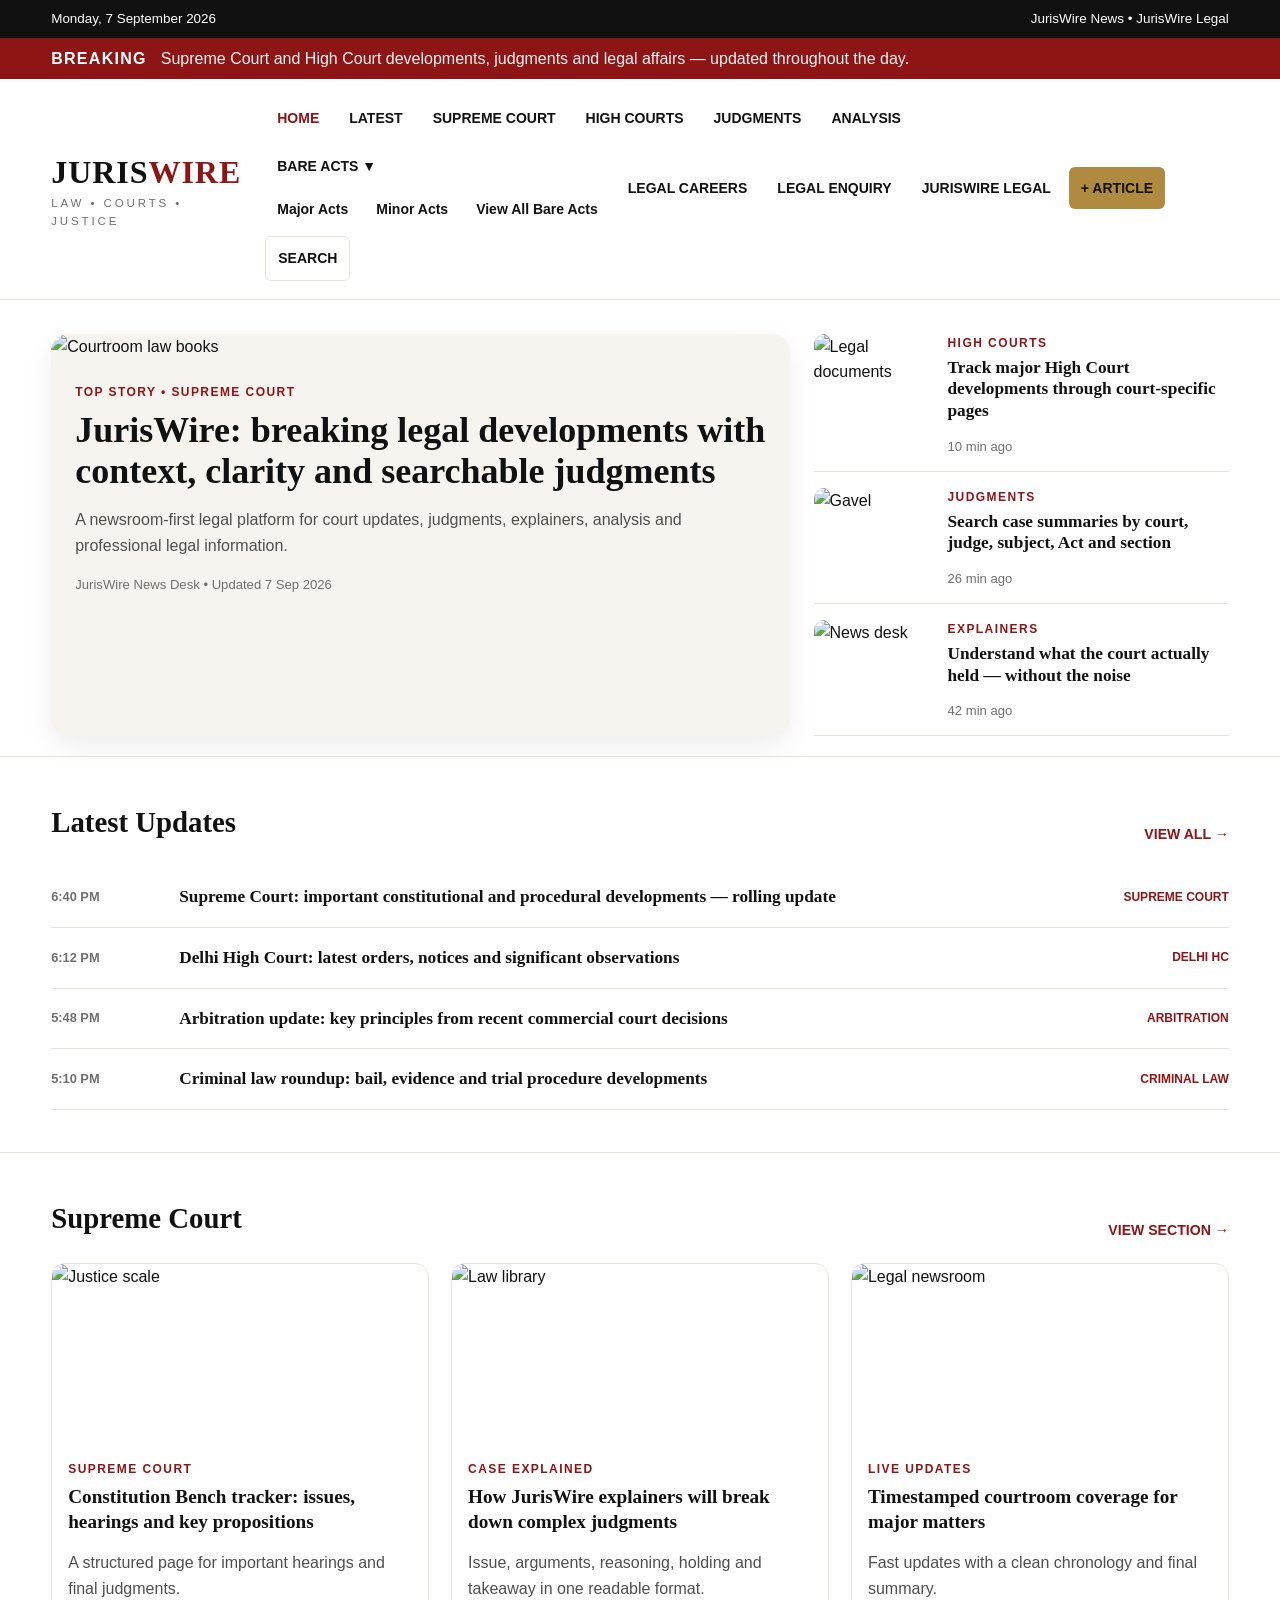
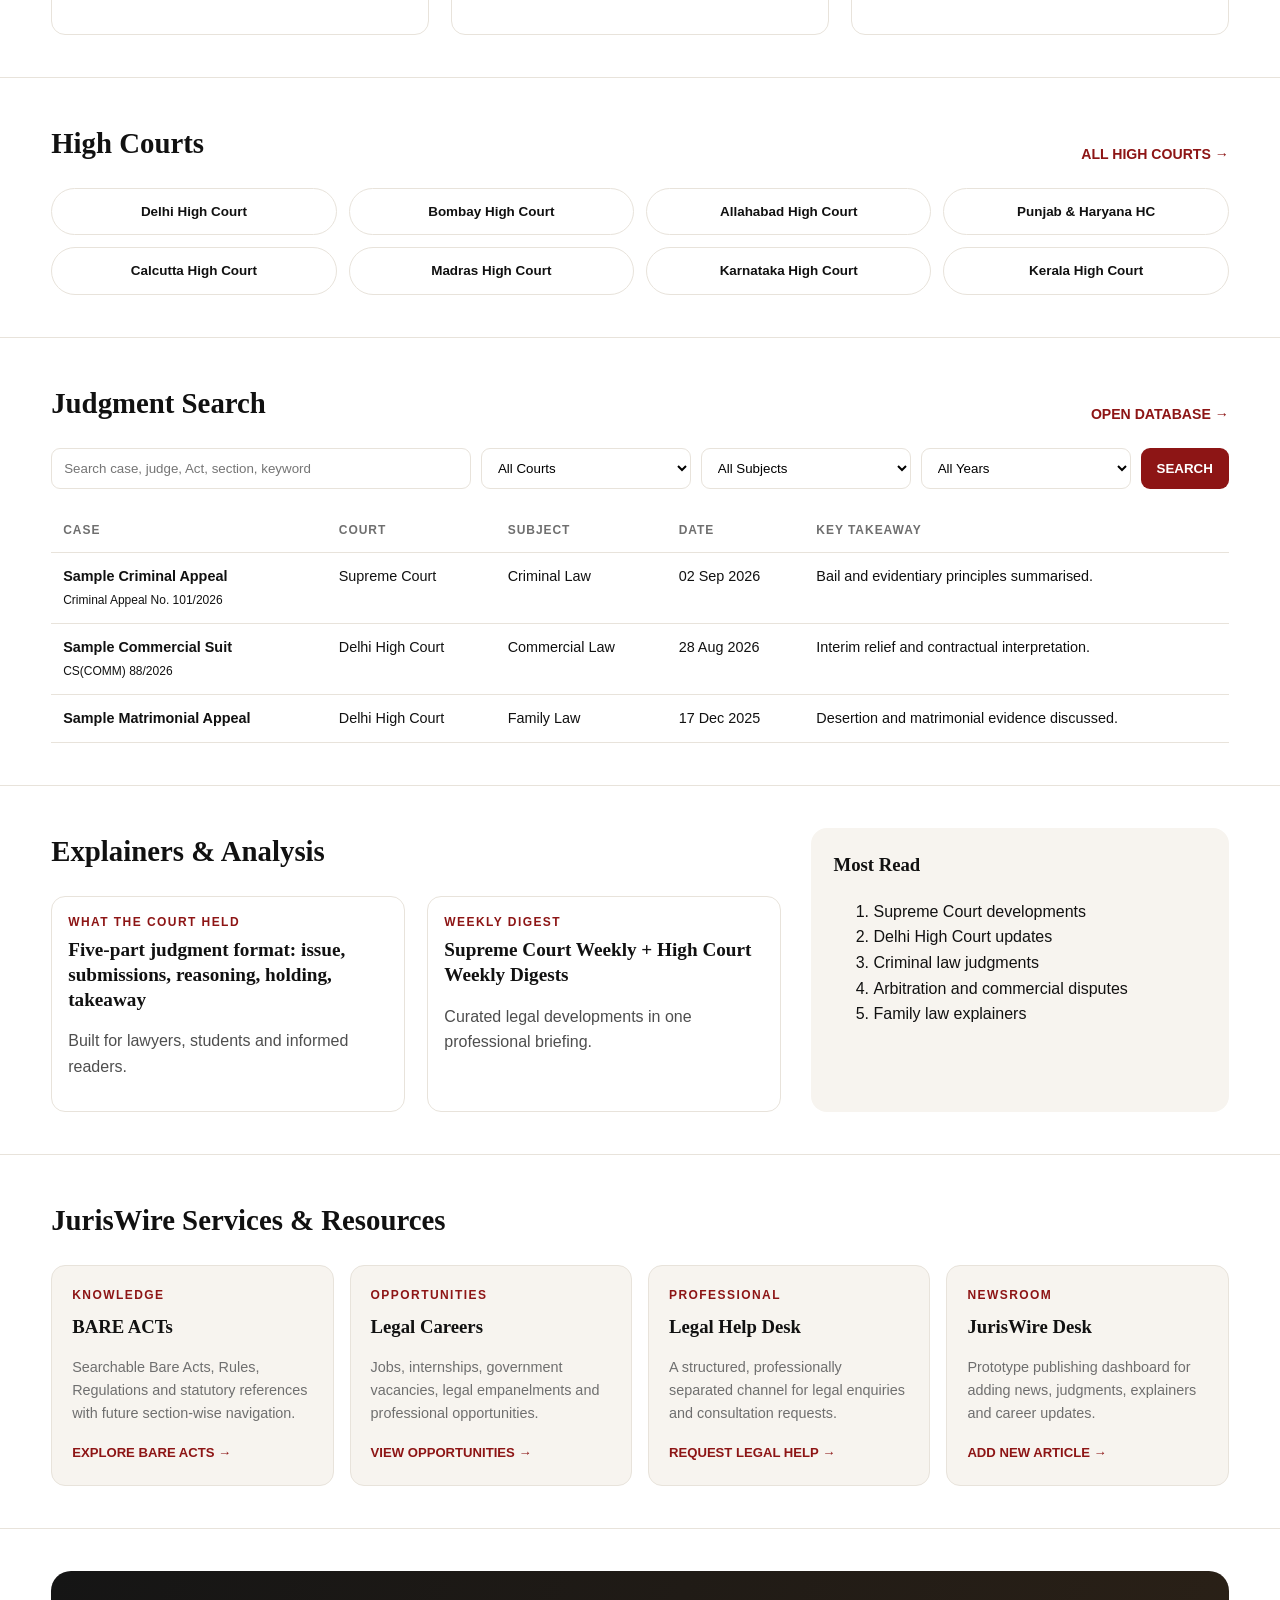
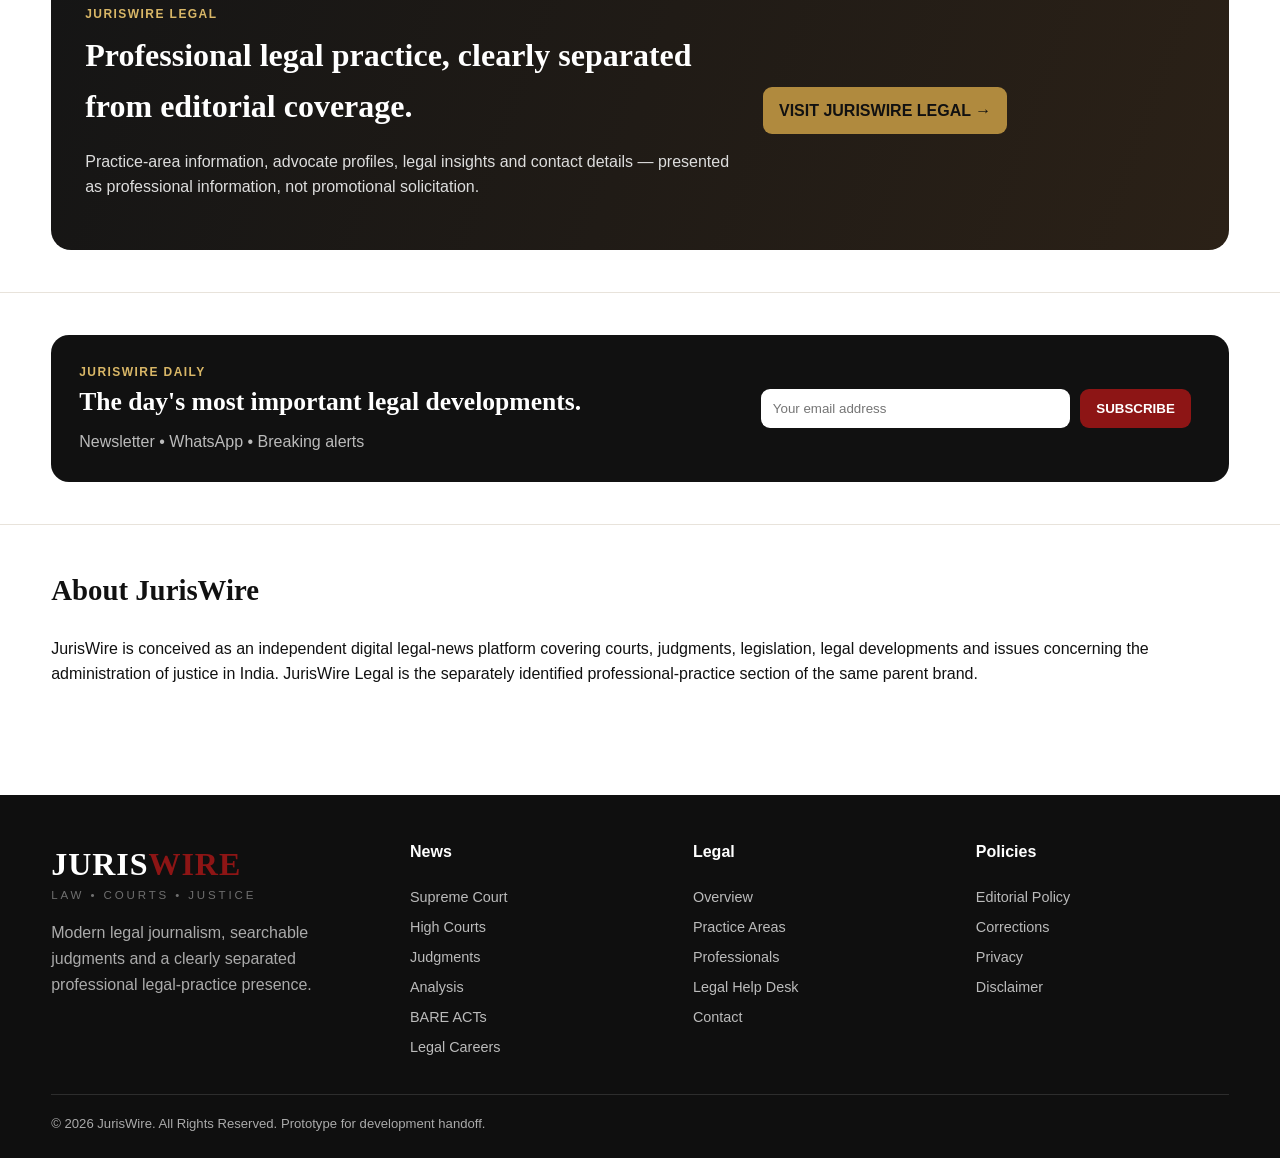
==== commit a9224ad1: "Add Bare Acts dropdown structure" ====
--- a/index.html
+++ b/index.html
@@ -3,7 +3,14 @@
 <body>
 <div class="topbar"><div class="container"><div>Monday, 7 September 2026</div><div>JurisWire News • JurisWire Legal</div></div></div>
 <div class="ticker"><div class="container"><strong>BREAKING</strong><span>Supreme Court and High Court developments, judgments and legal affairs — updated throughout the day.</span></div></div>
-<header class="site-header"><div class="container brand-row"><div><a href="index.html" class="logo">JURIS<em>WIRE</em></a><div class="tagline">LAW • COURTS • JUSTICE</div></div><button class="mobile-toggle">MENU</button><nav class="nav"><a class="active" href="index.html">HOME</a><a href="#latest">LATEST</a><a href="#supreme">SUPREME COURT</a><a href="#highcourts">HIGH COURTS</a><a href="#judgments">JUDGMENTS</a><a href="#analysis">ANALYSIS</a><a href="statutes.html">BARE ACTs</a><a href="careers.html">LEGAL CAREERS</a><a href="consultation.html">LEGAL ENQUIRY</a><a href="legal.html">JURISWIRE LEGAL</a><a class="admin-link" href="admin.html">+ ARTICLE</a><a class="search-btn" href="#judgments">SEARCH</a></nav></div></header>
+<header class="site-header"><div class="container brand-row"><div><a href="index.html" class="logo">JURIS<em>WIRE</em></a><div class="tagline">LAW • COURTS • JUSTICE</div></div><button class="mobile-toggle">MENU</button><nav class="nav"><a class="active" href="index.html">HOME</a><a href="#latest">LATEST</a><a href="#supreme">SUPREME COURT</a><a href="#highcourts">HIGH COURTS</a><a href="#judgments">JUDGMENTS</a><a href="#analysis">ANALYSIS</a><div class="nav-dropdown">
+  <a href="statutes.html" class="dropdown-trigger">BARE ACTS ▼</a>
+  <div class="dropdown-menu">
+    <a href="statutes.html#major">Major Acts</a>
+    <a href="statutes.html#minor">Minor Acts</a>
+    <a href="statutes.html">View All Bare Acts</a>
+  </div>
+</div><a href="careers.html">LEGAL CAREERS</a><a href="consultation.html">LEGAL ENQUIRY</a><a href="legal.html">JURISWIRE LEGAL</a><a class="admin-link" href="admin.html">+ ARTICLE</a><a class="search-btn" href="#judgments">SEARCH</a></nav></div></header>
 <main>
 <section class="hero"><div class="container grid-hero"><article class="lead-card"><img src="https://images.unsplash.com/photo-1589829545856-d10d557cf95f?auto=format&fit=crop&w=1400&q=80" alt="Courtroom law books"><div class="content"><div class="eyebrow">Top Story • Supreme Court</div><h1 class="headline">JurisWire: breaking legal developments with context, clarity and searchable judgments</h1><p class="summary">A newsroom-first legal platform for court updates, judgments, explainers, analysis and professional legal information.</p><div class="meta">JurisWire News Desk • Updated 7 Sep 2026</div></div></article><div class="side-stack"><article class="side-card"><img src="https://images.unsplash.com/photo-1450101499163-c8848c66ca85?auto=format&fit=crop&w=600&q=80" alt="Legal documents"><div><div class="eyebrow">High Courts</div><h3>Track major High Court developments through court-specific pages</h3><div class="meta">10 min ago</div></div></article><article class="side-card"><img src="https://images.unsplash.com/photo-1589391886645-d51941baf7fb?auto=format&fit=crop&w=600&q=80" alt="Gavel"><div><div class="eyebrow">Judgments</div><h3>Search case summaries by court, judge, subject, Act and section</h3><div class="meta">26 min ago</div></div></article><article class="side-card"><img src="https://images.unsplash.com/photo-1528747008803-f9f5cc8f3b9c?auto=format&fit=crop&w=600&q=80" alt="News desk"><div><div class="eyebrow">Explainers</div><h3>Understand what the court actually held — without the noise</h3><div class="meta">42 min ago</div></div></article></div></div></section>
 <section id="latest" class="section"><div class="container"><div class="section-title"><h2>Latest Updates</h2><a href="#">VIEW ALL →</a></div><div class="list-feed"><div class="feed-item"><div class="feed-time">6:40 PM</div><h3>Supreme Court: important constitutional and procedural developments — rolling update</h3><div class="feed-tag">SUPREME COURT</div></div><div class="feed-item"><div class="feed-time">6:12 PM</div><h3>Delhi High Court: latest orders, notices and significant observations</h3><div class="feed-tag">DELHI HC</div></div><div class="feed-item"><div class="feed-time">5:48 PM</div><h3>Arbitration update: key principles from recent commercial court decisions</h3><div class="feed-tag">ARBITRATION</div></div><div class="feed-item"><div class="feed-time">5:10 PM</div><h3>Criminal law roundup: bail, evidence and trial procedure developments</h3><div class="feed-tag">CRIMINAL LAW</div></div></div></div></section>
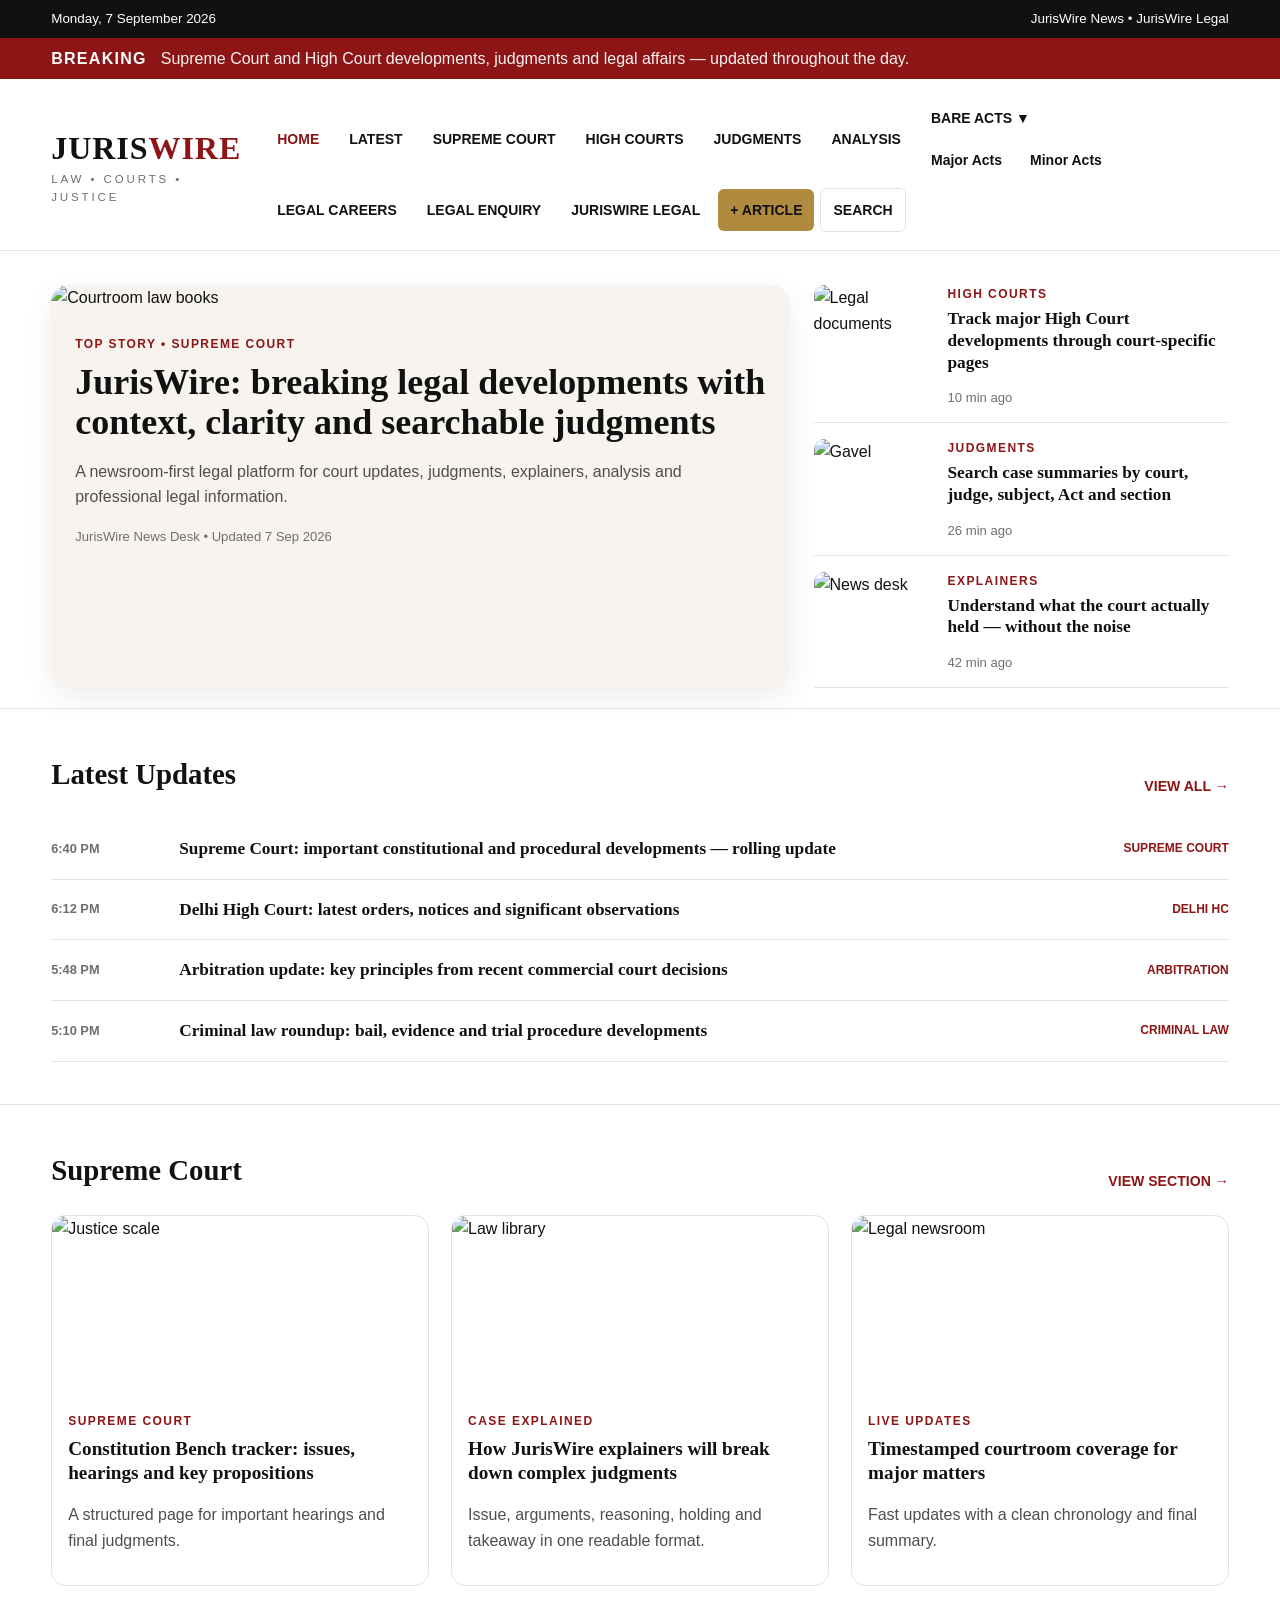
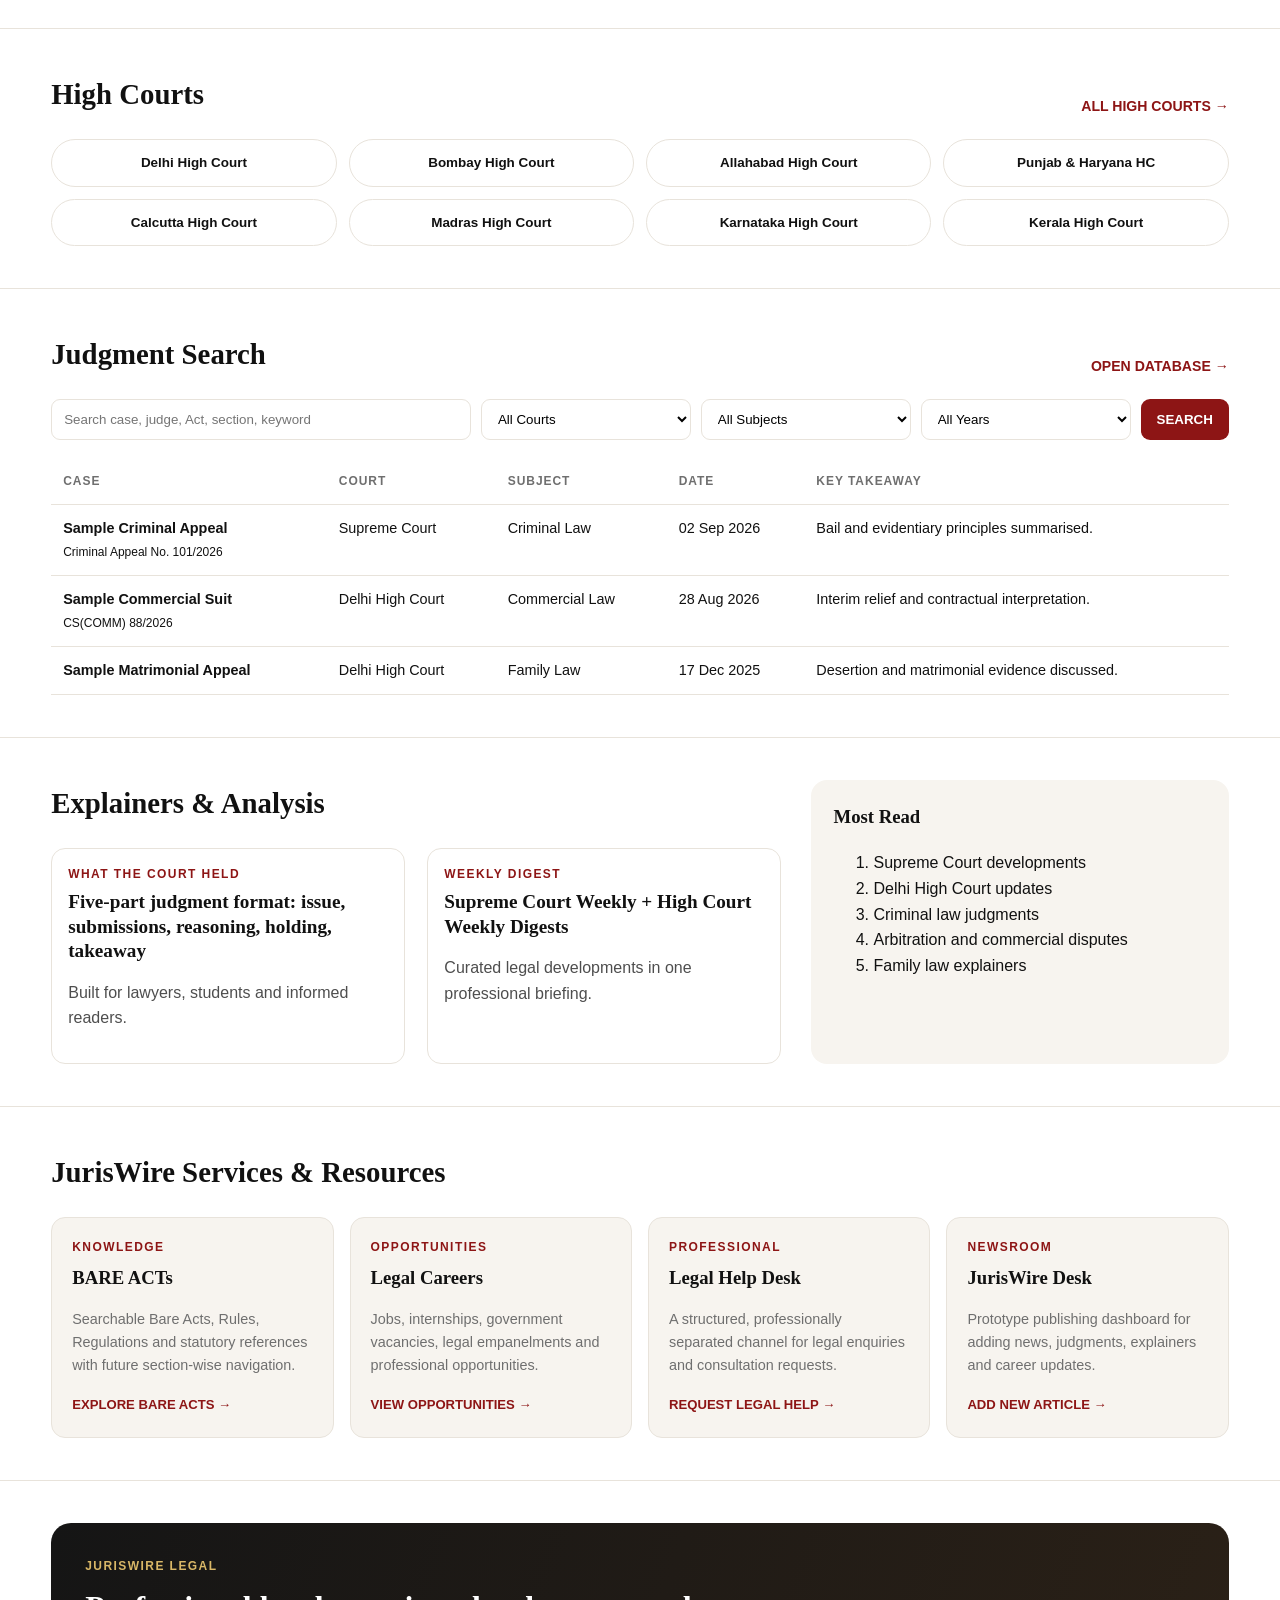
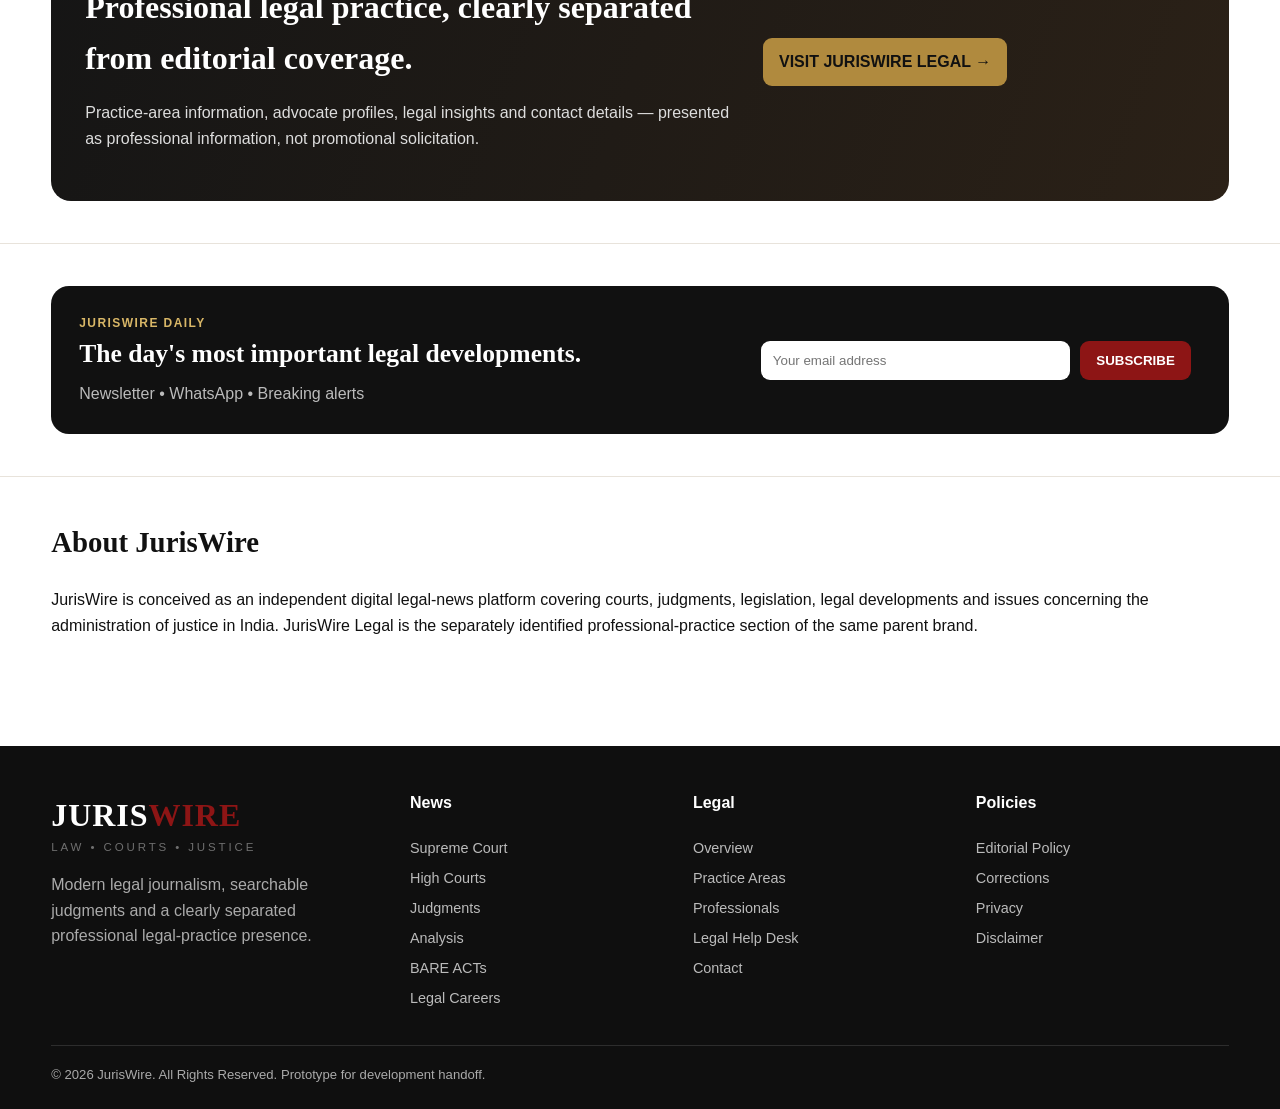
==== commit 6378c82b: "Update index.html" ====
--- a/index.html
+++ b/index.html
@@ -8,7 +8,6 @@
   <div class="dropdown-menu">
     <a href="statutes.html#major">Major Acts</a>
     <a href="statutes.html#minor">Minor Acts</a>
-    <a href="statutes.html">View All Bare Acts</a>
   </div>
 </div><a href="careers.html">LEGAL CAREERS</a><a href="consultation.html">LEGAL ENQUIRY</a><a href="legal.html">JURISWIRE LEGAL</a><a class="admin-link" href="admin.html">+ ARTICLE</a><a class="search-btn" href="#judgments">SEARCH</a></nav></div></header>
 <main>
--- a/styles.css
+++ b/styles.css
@@ -107,3 +107,76 @@
 section{
   scroll-margin-top:90px;
 }
+
+/* Bare Acts Dropdown */
+.nav-dropdown{
+  position:relative;
+  display:inline-block;
+}
+
+.dropdown-menu{
+  display:none;
+  position:absolute;
+  top:100%;
+  left:0;
+  min-width:220px;
+  background:#fff;
+  border:1px solid var(--line);
+  border-radius:10px;
+  box-shadow:0 10px 30px rgba(0,0,0,.12);
+  padding:8px;
+  z-index:9999;
+}
+
+.nav-dropdown:hover .dropdown-menu{
+  display:block;
+}
+
+.dropdown-menu a{
+  display:block;
+  padding:12px 14px;
+  white-space:nowrap;
+  border-radius:6px;
+}
+
+.dropdown-menu a:hover{
+  background:#f7f4f2;
+  color:var(--red);
+}
+
+@media(max-width:900px){
+
+  .nav-dropdown{
+    width:100%;
+  }
+
+  .dropdown-menu{
+    position:static;
+    display:none;
+    box-shadow:none;
+    border:none;
+    padding:0 0 0 14px;
+    margin-top:4px;
+  }
+
+  .dropdown-menu a{
+    font-size:14px;
+    padding:10px 14px;
+  }
+}
+
+@media(max-width:900px){
+  .nav-dropdown.open .dropdown-menu{
+    display:block;
+  }
+}
+
+@media(min-width:901px){
+  .nav-dropdown .dropdown-menu{
+    display:none !important;
+  }
+
+  .nav-dropdown:hover .dropdown-menu{
+    display:block !important;
+  }
+}
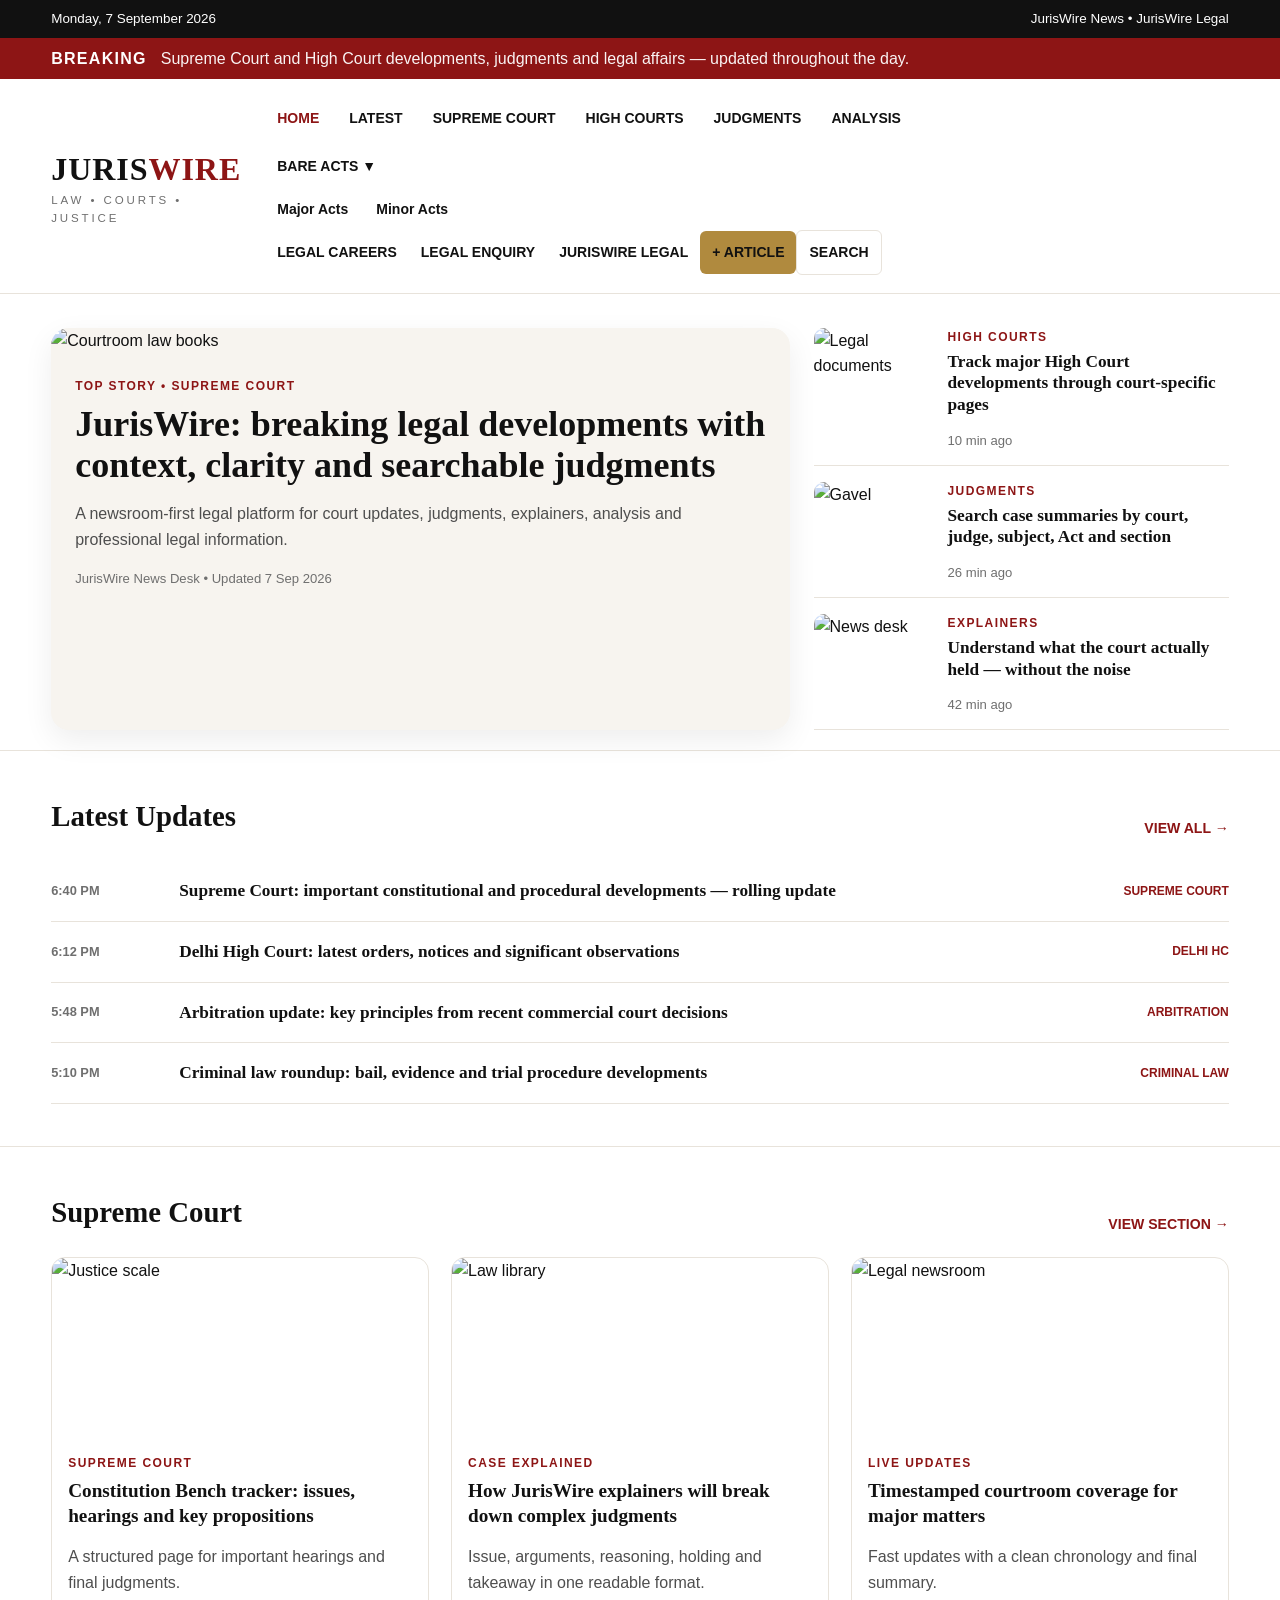
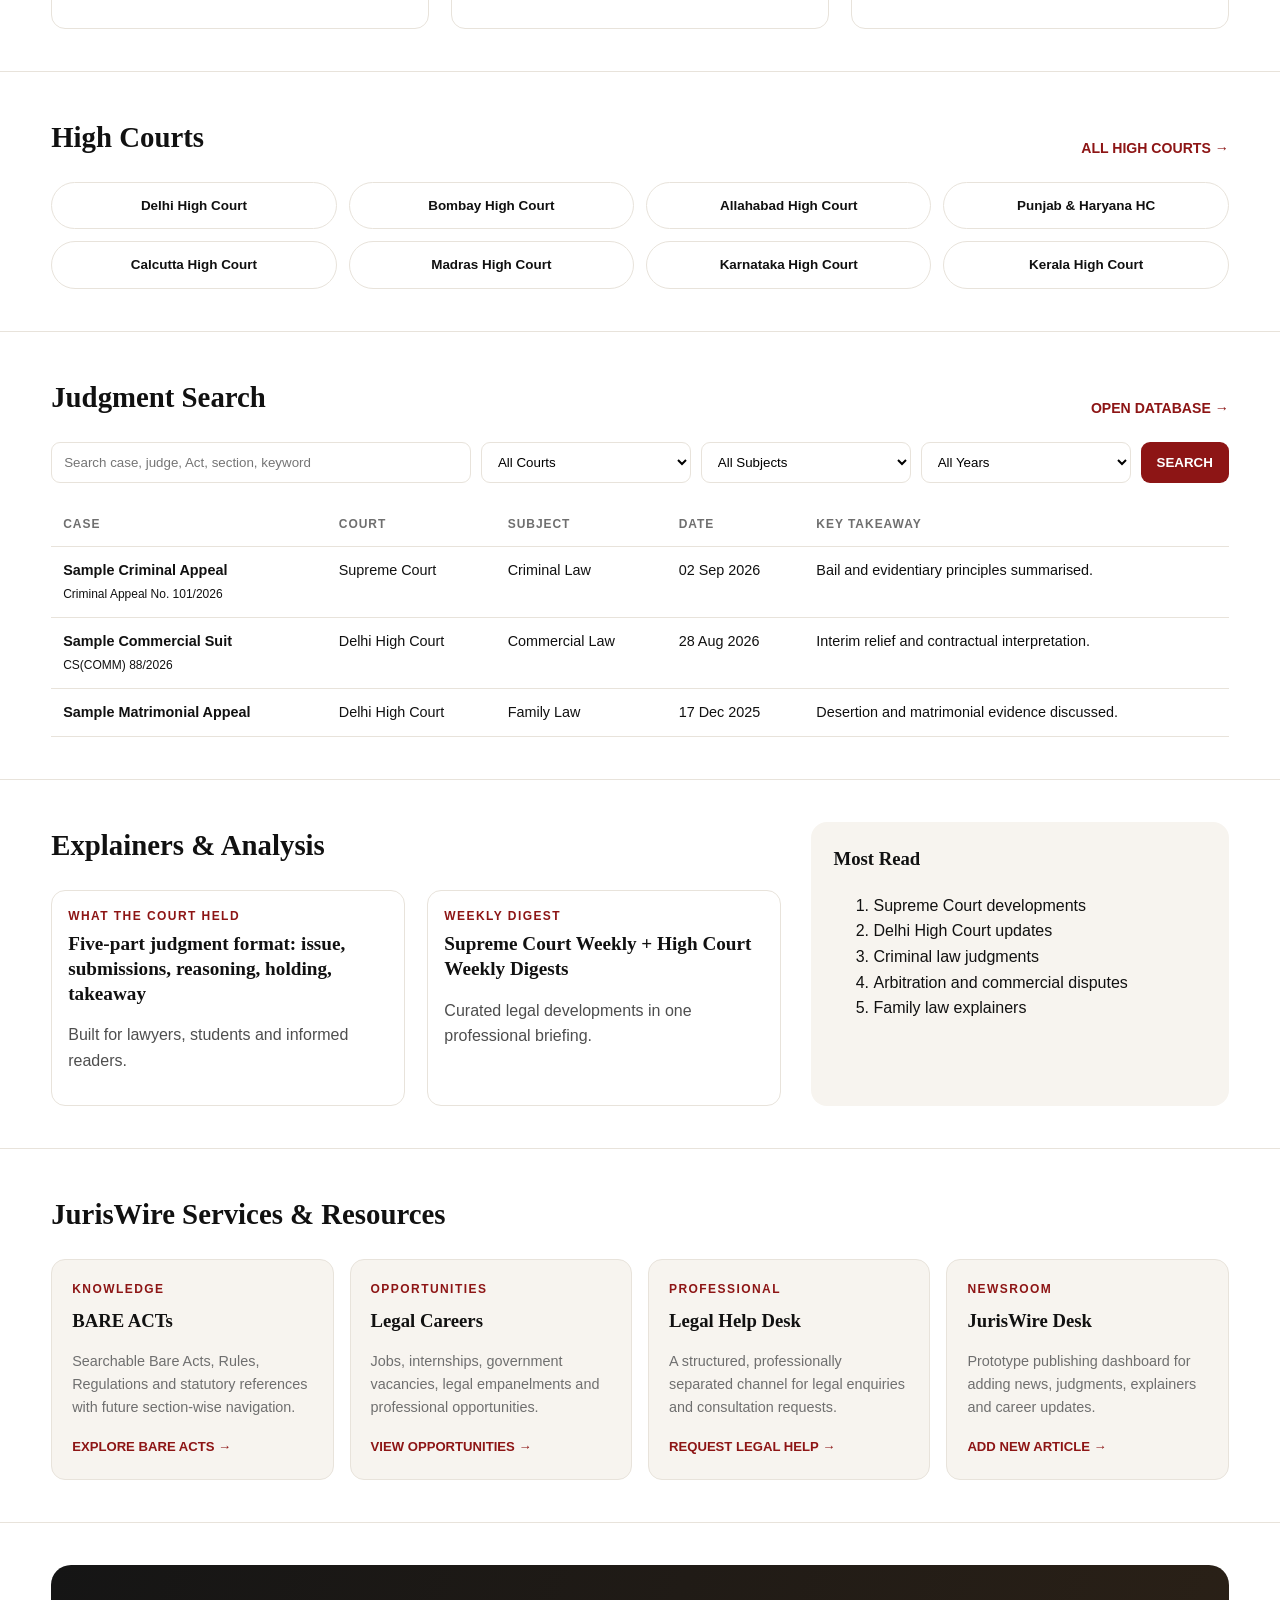
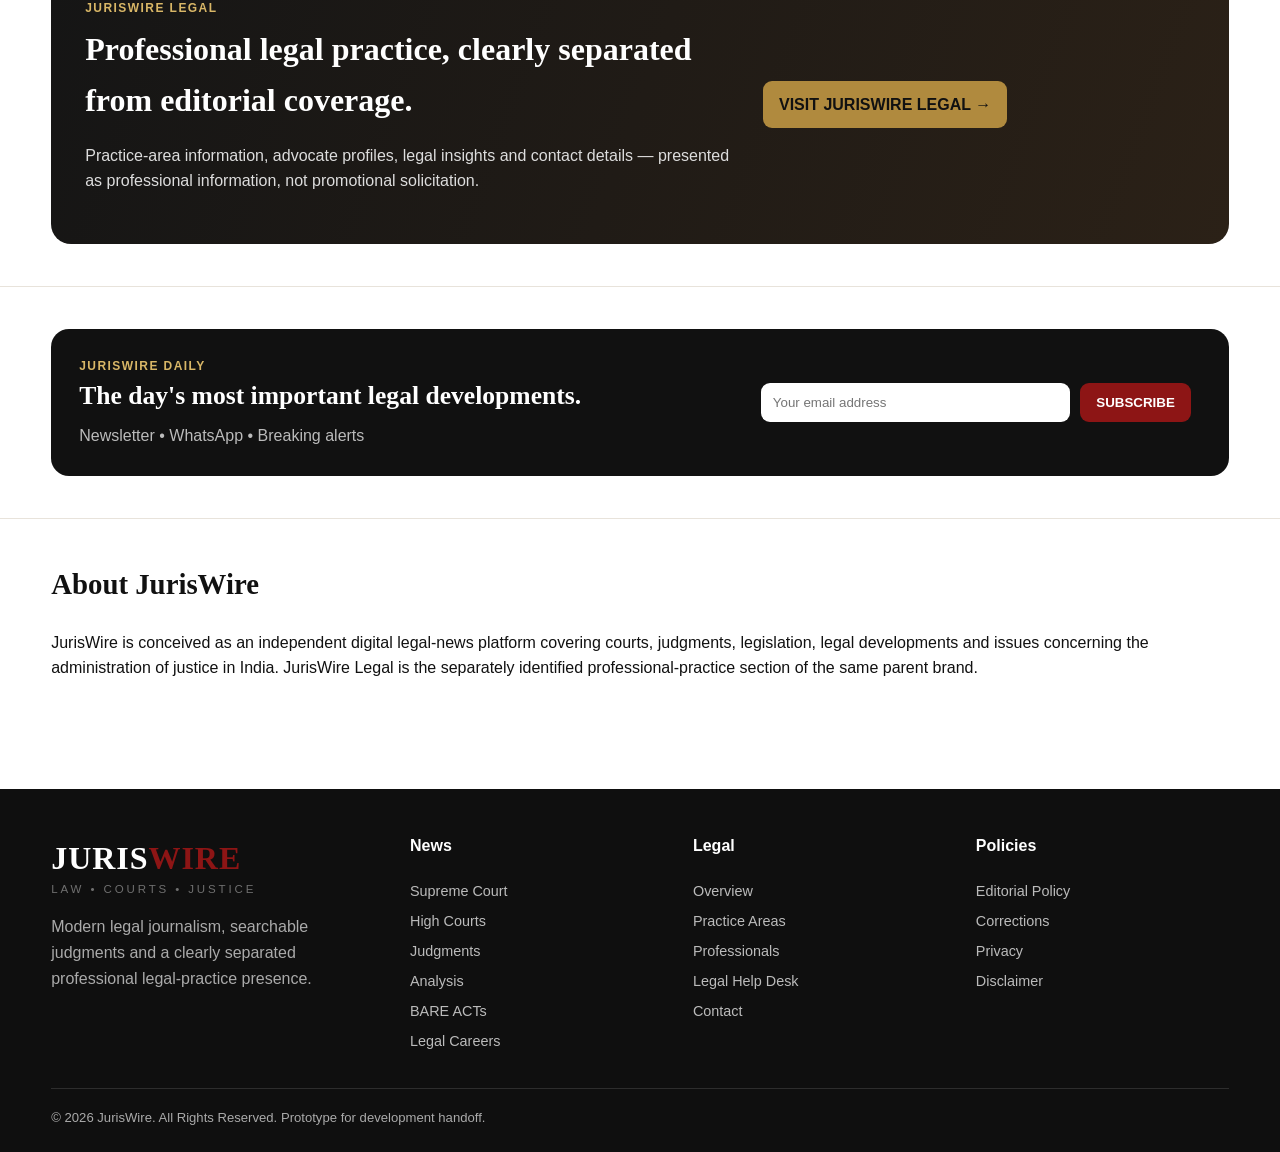
==== commit 97376d9e: "Update index.html" ====
--- a/index.html
+++ b/index.html
@@ -4,12 +4,13 @@
 <div class="topbar"><div class="container"><div>Monday, 7 September 2026</div><div>JurisWire News • JurisWire Legal</div></div></div>
 <div class="ticker"><div class="container"><strong>BREAKING</strong><span>Supreme Court and High Court developments, judgments and legal affairs — updated throughout the day.</span></div></div>
 <header class="site-header"><div class="container brand-row"><div><a href="index.html" class="logo">JURIS<em>WIRE</em></a><div class="tagline">LAW • COURTS • JUSTICE</div></div><button class="mobile-toggle">MENU</button><nav class="nav"><a class="active" href="index.html">HOME</a><a href="#latest">LATEST</a><a href="#supreme">SUPREME COURT</a><a href="#highcourts">HIGH COURTS</a><a href="#judgments">JUDGMENTS</a><a href="#analysis">ANALYSIS</a><div class="nav-dropdown">
-  <a href="statutes.html" class="dropdown-trigger">BARE ACTS ▼</a>
+  <div class="nav-dropdown"><a href="statutes.html" class="dropdown-trigger">BARE ACTS ▼</a>
   <div class="dropdown-menu">
     <a href="statutes.html#major">Major Acts</a>
     <a href="statutes.html#minor">Minor Acts</a>
   </div>
-</div><a href="careers.html">LEGAL CAREERS</a><a href="consultation.html">LEGAL ENQUIRY</a><a href="legal.html">JURISWIRE LEGAL</a><a class="admin-link" href="admin.html">+ ARTICLE</a><a class="search-btn" href="#judgments">SEARCH</a></nav></div></header>
+</div>
+  <a href="careers.html">LEGAL CAREERS</a><a href="consultation.html">LEGAL ENQUIRY</a><a href="legal.html">JURISWIRE LEGAL</a><a class="admin-link" href="admin.html">+ ARTICLE</a><a class="search-btn" href="#judgments">SEARCH</a></nav></div></header>
 <main>
 <section class="hero"><div class="container grid-hero"><article class="lead-card"><img src="https://images.unsplash.com/photo-1589829545856-d10d557cf95f?auto=format&fit=crop&w=1400&q=80" alt="Courtroom law books"><div class="content"><div class="eyebrow">Top Story • Supreme Court</div><h1 class="headline">JurisWire: breaking legal developments with context, clarity and searchable judgments</h1><p class="summary">A newsroom-first legal platform for court updates, judgments, explainers, analysis and professional legal information.</p><div class="meta">JurisWire News Desk • Updated 7 Sep 2026</div></div></article><div class="side-stack"><article class="side-card"><img src="https://images.unsplash.com/photo-1450101499163-c8848c66ca85?auto=format&fit=crop&w=600&q=80" alt="Legal documents"><div><div class="eyebrow">High Courts</div><h3>Track major High Court developments through court-specific pages</h3><div class="meta">10 min ago</div></div></article><article class="side-card"><img src="https://images.unsplash.com/photo-1589391886645-d51941baf7fb?auto=format&fit=crop&w=600&q=80" alt="Gavel"><div><div class="eyebrow">Judgments</div><h3>Search case summaries by court, judge, subject, Act and section</h3><div class="meta">26 min ago</div></div></article><article class="side-card"><img src="https://images.unsplash.com/photo-1528747008803-f9f5cc8f3b9c?auto=format&fit=crop&w=600&q=80" alt="News desk"><div><div class="eyebrow">Explainers</div><h3>Understand what the court actually held — without the noise</h3><div class="meta">42 min ago</div></div></article></div></div></section>
 <section id="latest" class="section"><div class="container"><div class="section-title"><h2>Latest Updates</h2><a href="#">VIEW ALL →</a></div><div class="list-feed"><div class="feed-item"><div class="feed-time">6:40 PM</div><h3>Supreme Court: important constitutional and procedural developments — rolling update</h3><div class="feed-tag">SUPREME COURT</div></div><div class="feed-item"><div class="feed-time">6:12 PM</div><h3>Delhi High Court: latest orders, notices and significant observations</h3><div class="feed-tag">DELHI HC</div></div><div class="feed-item"><div class="feed-time">5:48 PM</div><h3>Arbitration update: key principles from recent commercial court decisions</h3><div class="feed-tag">ARBITRATION</div></div><div class="feed-item"><div class="feed-time">5:10 PM</div><h3>Criminal law roundup: bail, evidence and trial procedure developments</h3><div class="feed-tag">CRIMINAL LAW</div></div></div></div></section>
--- a/styles.css
+++ b/styles.css
@@ -171,12 +171,67 @@
   }
 }
 
-@media(min-width:901px){
+.nav-dropdown{
+  position:relative;
+  display:inline-block;
+}
+  .dropdown-menu{
+  display:none !important;
+}
+  .nav-dropdown:hover .dropdown-menu{
+  display:block !important;
+}
+
+.dropdown-menu{
+  position:absolute;
+  top:100%;
+  left:0;
+  min-width:230px;
+  background:#ffffff;
+  border:1px solid #e8e3db;
+  border-radius:10px;
+  box-shadow:0 10px 30px rgba(0,0,0,.12);
+  padding:8px;
+  z-index:9999;
+}
+
+.dropdown-menu a{
+  display:block;
+  padding:11px 14px;
+  white-space:nowrap;
+  border-radius:6px;
+  text-decoration:none;
+}
+
+.dropdown-menu a:hover{
+  background:#f7f4ef;
+  color:#8d1515;
+}
+
+/* Mobile Bare Acts Dropdown */
+@media(max-width:700px){
+
+  .nav-dropdown{
+    width:100%;
+  }
+
   .nav-dropdown .dropdown-menu{
+    position:static;
     display:none !important;
-  }
-
-  .nav-dropdown:hover .dropdown-menu{
+    min-width:0;
+    width:100%;
+    box-shadow:none;
+    border:none;
+    background:transparent;
+    padding:5px 0 5px 15px;
+  }
+
+  .nav-dropdown.open .dropdown-menu{
     display:block !important;
   }
-}
+
+  .dropdown-menu a{
+    padding:9px 12px;
+    font-size:14px;
+  }
+}
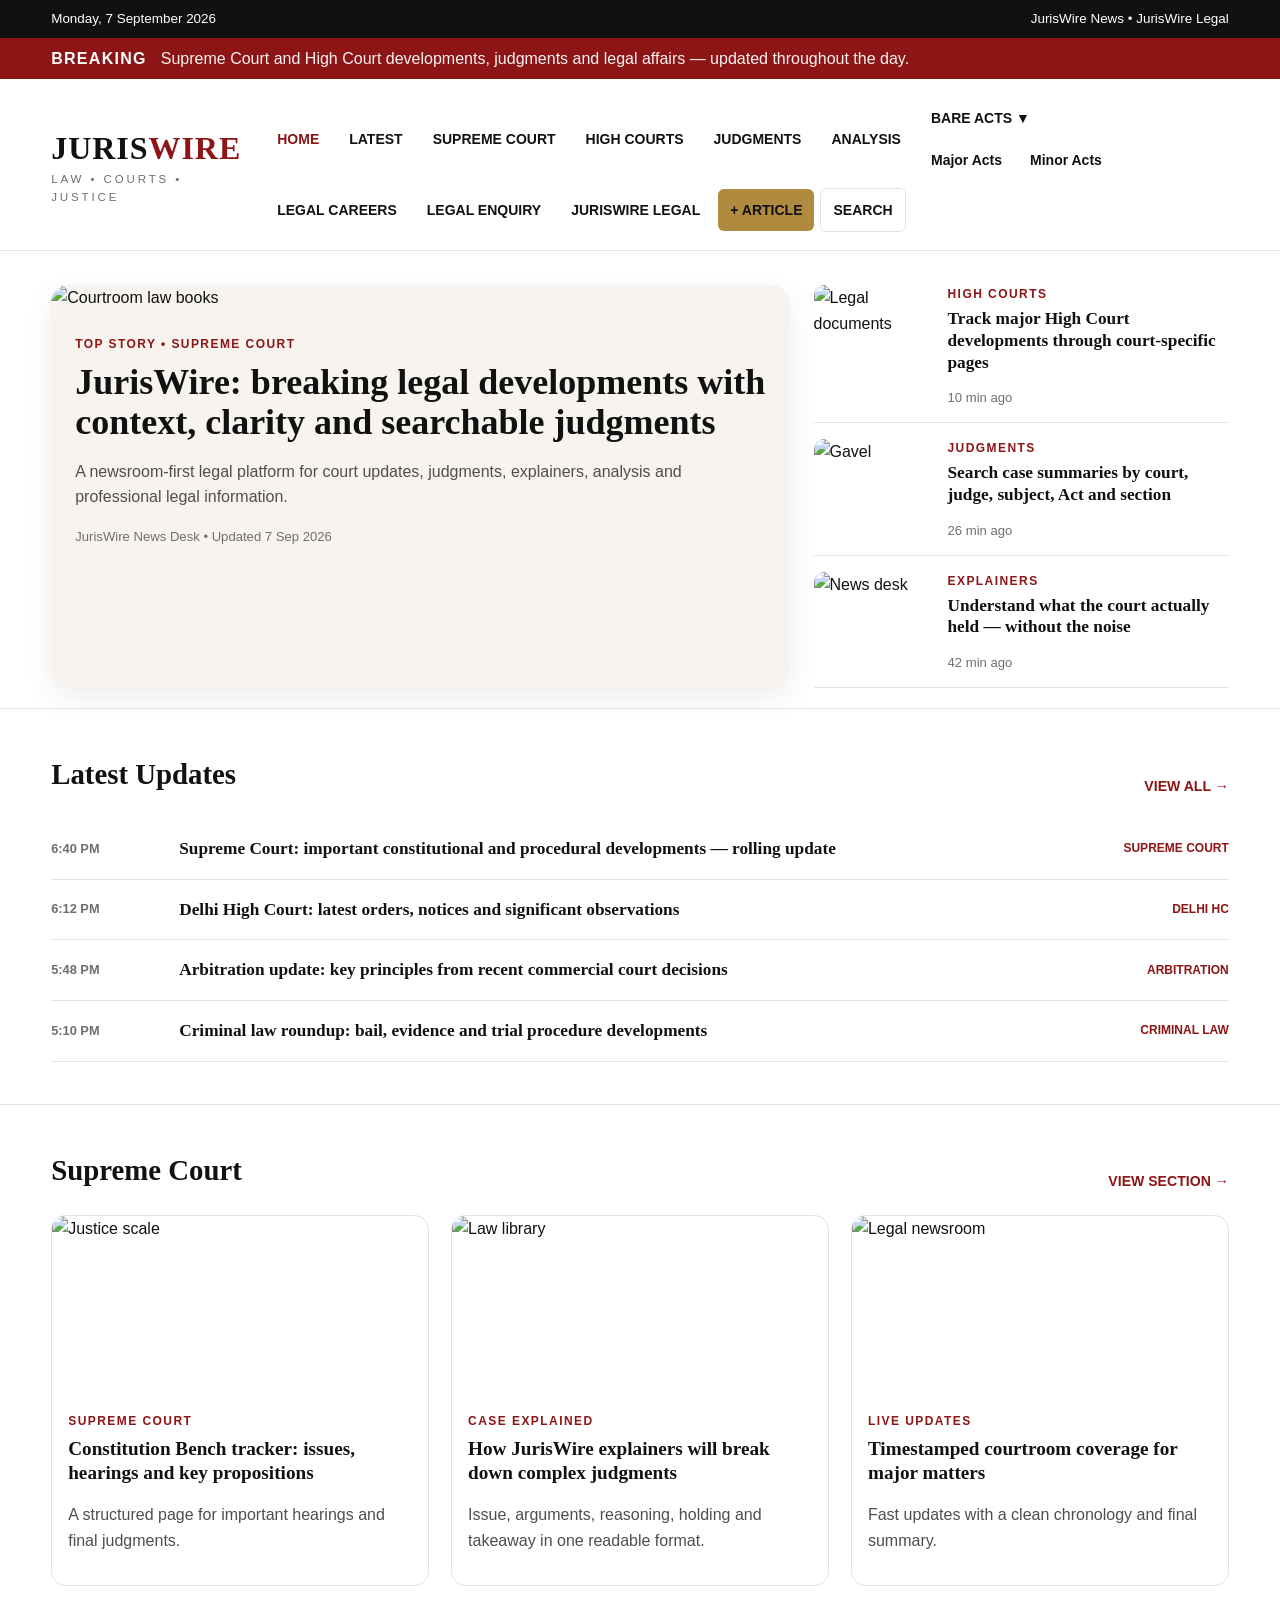
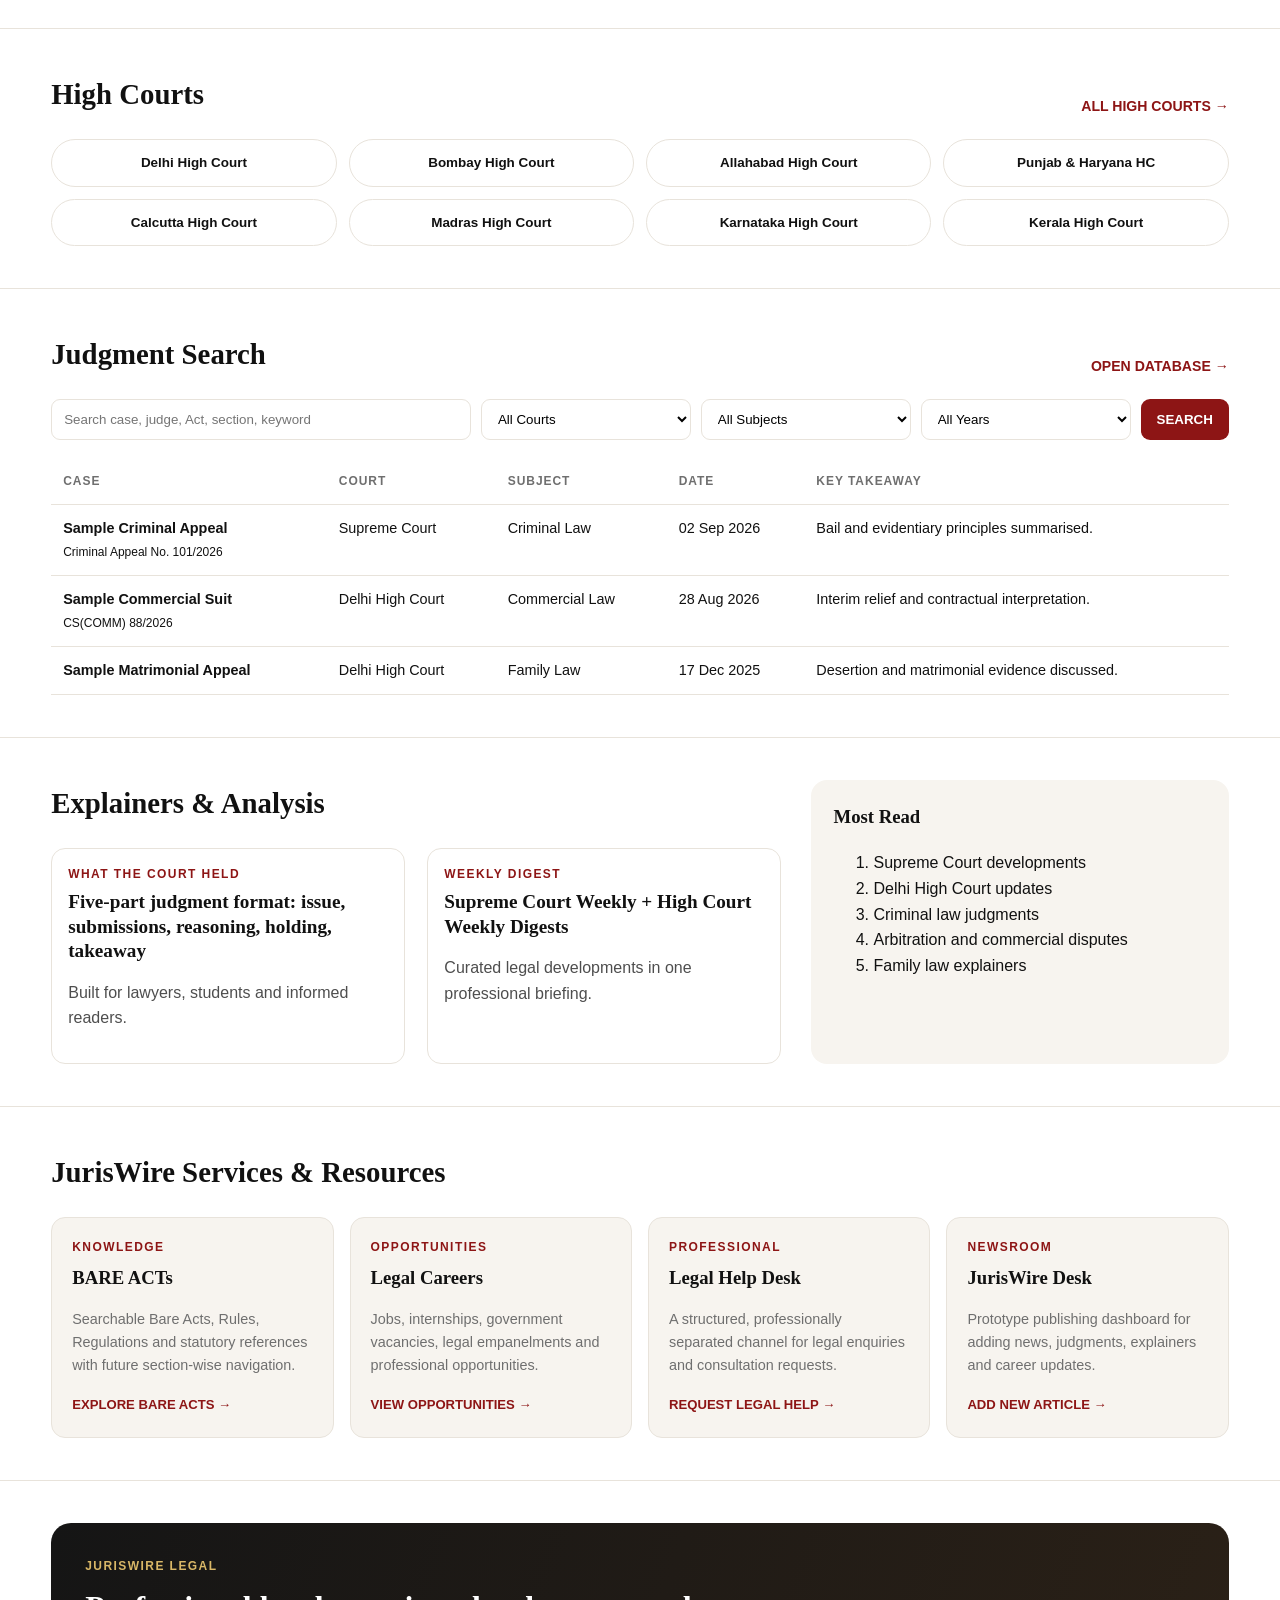
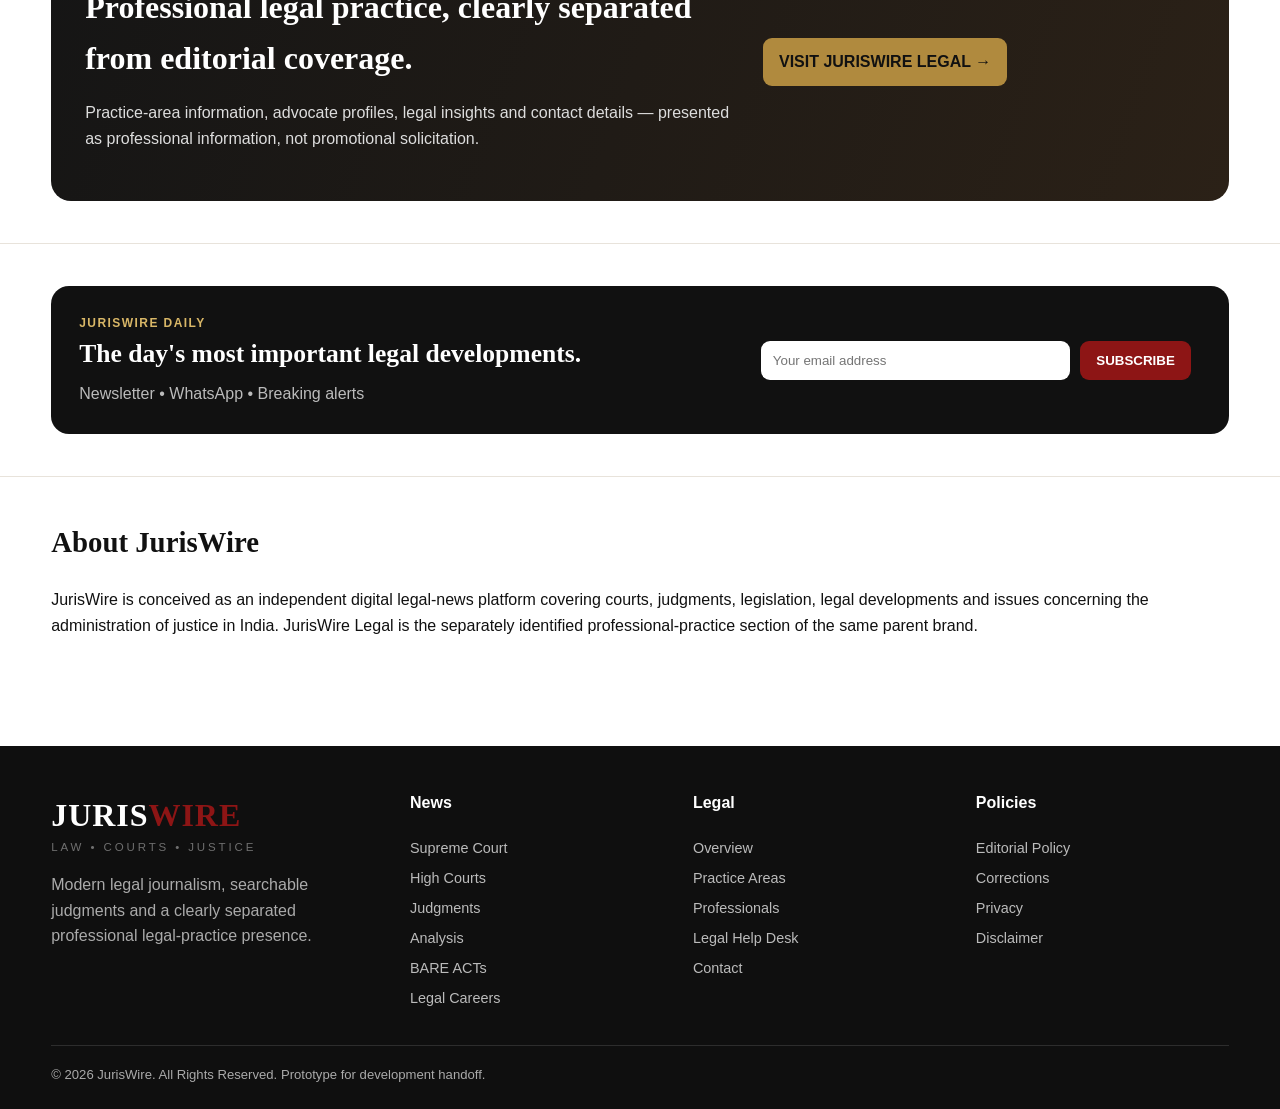
==== commit 394e9e42: "Update index.html" ====
--- a/index.html
+++ b/index.html
@@ -3,7 +3,7 @@
 <body>
 <div class="topbar"><div class="container"><div>Monday, 7 September 2026</div><div>JurisWire News • JurisWire Legal</div></div></div>
 <div class="ticker"><div class="container"><strong>BREAKING</strong><span>Supreme Court and High Court developments, judgments and legal affairs — updated throughout the day.</span></div></div>
-<header class="site-header"><div class="container brand-row"><div><a href="index.html" class="logo">JURIS<em>WIRE</em></a><div class="tagline">LAW • COURTS • JUSTICE</div></div><button class="mobile-toggle">MENU</button><nav class="nav"><a class="active" href="index.html">HOME</a><a href="#latest">LATEST</a><a href="#supreme">SUPREME COURT</a><a href="#highcourts">HIGH COURTS</a><a href="#judgments">JUDGMENTS</a><a href="#analysis">ANALYSIS</a><div class="nav-dropdown">
+<header class="site-header"><div class="container brand-row"><div><a href="index.html" class="logo">JURIS<em>WIRE</em></a><div class="tagline">LAW • COURTS • JUSTICE</div></div><button class="mobile-toggle">MENU</button><nav class="nav"><a class="active" href="index.html">HOME</a><a href="#latest">LATEST</a><a href="#supreme">SUPREME COURT</a><a href="#highcourts">HIGH COURTS</a><a href="#judgments">JUDGMENTS</a><a href="#analysis">ANALYSIS</a>
   <div class="nav-dropdown"><a href="statutes.html" class="dropdown-trigger">BARE ACTS ▼</a>
   <div class="dropdown-menu">
     <a href="statutes.html#major">Major Acts</a>
--- a/styles.css
+++ b/styles.css
@@ -235,3 +235,11 @@
     font-size:14px;
   }
 }
+
+.nav-dropdown > .dropdown-menu{
+  display:none !important;
+}
+
+.nav-dropdown:hover > .dropdown-menu{
+  display:block !important;
+}
